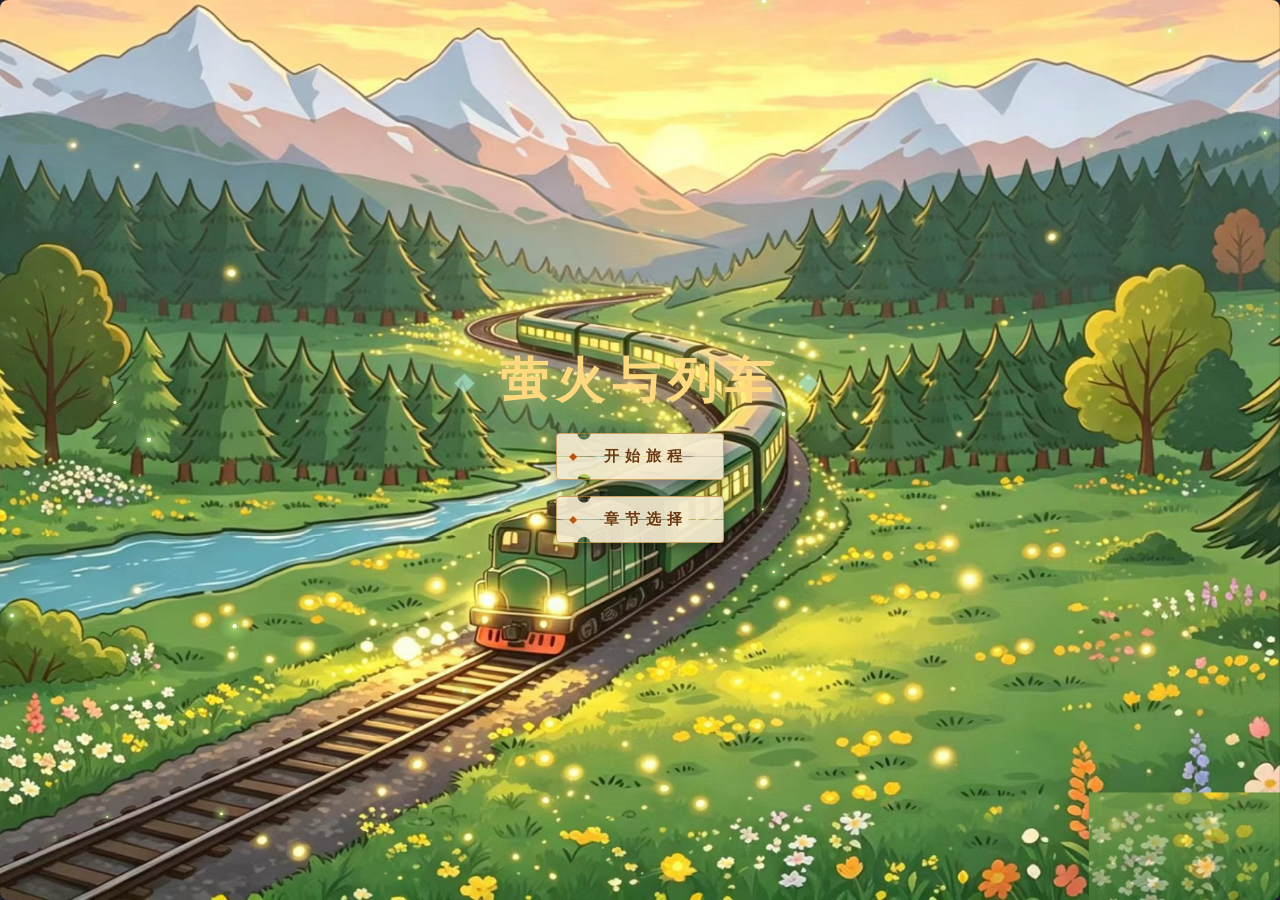
==== autoshot.html @ ba141423 "暖色水彩主菜单与选关页统一风格 + 工具脚本更新" ====
<!DOCTYPE html>
<html lang="zh-CN"><head><meta charset="UTF-8"><title>autoshot</title>
<link rel="stylesheet" href="css/style.css">
<style id="nofx-style"></style>
</head><body>
<div id="game-container">
    <canvas id="game-canvas"></canvas>
    <div id="transition-overlay"></div>
    <div id="ui-layer">
        <div id="menu-screen" class="screen active">
            <h1 class="game-title">萤火与列车</h1>
            <p class="subtitle">一段关于独自旅行与自我和解的折纸解谜之旅</p>
            <button id="btn-start" class="menu-btn">开始旅程</button>
            <button id="btn-chapters" class="menu-btn">章节选择</button>
        </div>
        <div id="story-screen" class="screen"><div class="story-box"><p id="story-text"></p><button id="btn-story-next" class="story-btn">继续</button></div></div>
        <div id="game-screen" class="screen">
            <div id="game-hud">
                <span id="hud-chapter"></span><span id="hud-folds"></span><span id="hud-level"></span>
                <div id="hud-buttons">
                    <button id="btn-mute" class="hud-btn">♪</button>
                    <button id="btn-undo" class="hud-btn">↩</button>
                    <button id="btn-reset" class="hud-btn">↺</button>
                    <button id="btn-hint" class="hud-btn">?</button>
                    <button id="btn-exit" class="hud-btn">✕</button>
                </div>
            </div>
            <div id="fold-indicator"></div>
            <div id="tutorial-overlay"><div class="tutorial-box"><div class="tutorial-header"><span id="tutorial-title">教程</span><span id="tutorial-progress">1 / 5</span></div><p id="tutorial-text"></p><div class="tutorial-buttons"><button id="btn-tutorial-skip" class="tutorial-btn-secondary">跳过</button><button id="btn-tutorial-next" class="tutorial-btn-primary">下一步</button></div></div></div>
            <div id="legend-panel">
                <div class="legend-item"><span class="legend-dot" style="background:#4caf50"></span>起点</div>
                <div class="legend-item"><span class="legend-dot" style="background:#ff7043"></span>终点</div>
                <div class="legend-item"><span class="legend-square" style="background:#2a4a6b"></span>路径</div>
                <div class="legend-item"><span class="legend-square" style="background:#0d1520"></span>墙</div>
                <div class="legend-item" id="legend-collect" style="display:none"><span class="legend-dot" style="background:#c8ff32"></span>萤火</div>
                <div class="legend-item" id="legend-teleport" style="display:none"><span class="legend-dot" style="background:#00bcd4"></span>传送门</div>
                <div class="legend-item" id="legend-fragile" style="display:none"><span class="legend-square" style="background:#3a6a9b"></span>脆弱</div>
                <div class="legend-item" id="legend-oneway" style="display:none"><span class="legend-square" style="background:#2a4a6b"></span>单向</div>
            </div>
        </div>
        <div id="chapter-screen" class="screen"><h2>章节选择</h2><div id="chapter-list"></div><button id="btn-back-menu" class="menu-btn">返回</button></div>
        <div id="complete-screen" class="screen"><div class="complete-box"><h2 id="complete-title"></h2><div id="complete-stars"></div><p id="complete-text"></p><button id="btn-next-level" class="menu-btn">下一关</button></div></div>
        <div id="confirm-overlay"><div class="confirm-box"><p id="confirm-text"></p><div class="confirm-buttons"><button id="btn-confirm-no" class="tutorial-btn-secondary">取消</button><button id="btn-confirm-yes" class="tutorial-btn-primary">退出</button></div></div></div>
    </div>
</div>
<script src="js/story.js"></script>
<script src="js/levels.js"></script>
<script src="js/tutorial.js"></script>
<script src="js/grid.js"></script>
<script src="js/fold.js"></script>
<script src="js/player.js"></script>
<script src="js/audio.js"></script>
<script src="js/particles.js"></script>
<script src="js/effects.js"></script>
<script src="js/ui.js"></script>
<script src="js/game.js"></script>
<script>
// 驱动参数:
//   ?screen=menu|chapter|story
//   ?level=C-L         (1-indexed, 自动跳过教程)
//   ?story=intro|before|after  (配合 level= 使用)
//   ?complete=C-L      (直接展示过关界面)
//   ?tut=1             (level= 时强制保留教程)
//   ?unlock=1          (章节列表里解锁所有关卡)
//   ?nofx=1            (禁用 CSS 动画/过渡，截图友好)
//   ?settle=ms         (执行后再等多少毫秒；默认 0；complete 默认 1500)
(function(){
    const q = new URLSearchParams(location.search);

    function unlockAll(){
        for (let c = 0; c < Levels.data.length; c++) {
            for (let l = 0; l < Levels.data[c].length; l++) {
                Levels.completed.add(c+'-'+l);
            }
        }
    }
    function silenceAudio(){
        try {
            ['playClick','playFold','playComplete','playStep','startBGM','stopBGM']
                .forEach(k => { if (Audio && Audio[k]) Audio[k] = ()=>{}; });
        } catch(e){}
    }
    function suppressTutorial(){
        if (window.Tutorial) Tutorial.shouldShow = ()=>false;
    }
    function applyNofx(){
        // 关掉所有 CSS 动画/过渡，让截图直接呈现"动画结束态"
        const s = document.getElementById('nofx-style');
        s.textContent = `
            *, *::before, *::after {
                animation-duration: 0s !important;
                animation-delay: 0s !important;
                animation-iteration-count: 1 !important;
                transition-duration: 0s !important;
                transition-delay: 0s !important;
            }
            #complete-stars .star { opacity: 1 !important; transform: none !important; }
            .screen { transition: none !important; }
        `;
    }

    function go(){
        silenceAudio();
        if (q.get('nofx') === '1') applyNofx();
        const screen = q.get('screen');
        const lvl = q.get('level');
        const story = q.get('story');
        const complete = q.get('complete');

        if (q.get('unlock') === '1') unlockAll();

        if (complete) {
            const [c,l] = complete.split('-').map(Number);
            Levels.currentChapter = c-1; Levels.currentLevel = l-1;
            suppressTutorial();
            Game.startLevel();
            setTimeout(() => Game.onLevelComplete(), 50);
            return;
        }
        if (lvl) {
            const [c,l] = lvl.split('-').map(Number);
            Levels.currentChapter = c-1; Levels.currentLevel = l-1;
            if (q.get('tut') !== '1') suppressTutorial();
            if (story) { Game.showStory(story); return; }
            Game.startLevel();
            return;
        }
        if (screen === 'chapter') {
            unlockAll();
            UI.showChapterSelect();
            return;
        }
        if (screen === 'story') {
            Game.showStory(q.get('story') || 'intro');
            return;
        }
        // 默认 menu，不动
    }

    // Game.init 在 window load 里跑，等它跑完
    window.addEventListener('load', () => setTimeout(go, 50));
})();
</script>
</body></html>
---- css/style.css ----
* {
    margin: 0;
    padding: 0;
    box-sizing: border-box;
}

body {
    background: #1a1a2e;
    font-family: 'Microsoft YaHei', sans-serif;
    overflow: hidden;
    display: flex;
    justify-content: center;
    align-items: center;
    min-height: 100vh;
}

#game-container {
    position: relative;
    width: 1400px;
    height: 900px;
    max-width: 100vw;
    max-height: 100vh;
    aspect-ratio: 14 / 9;
    background: #16213e;
    border-radius: 8px;
    overflow: hidden;
    box-shadow: 0 0 40px rgba(255, 183, 77, 0.1);
}

#game-container.shake {
    animation: shake 0.3s ease-out;
}

@keyframes shake {
    0%, 100% { transform: translateX(0); }
    20% { transform: translateX(-4px); }
    40% { transform: translateX(4px); }
    60% { transform: translateX(-2px); }
    80% { transform: translateX(2px); }
}

#game-canvas {
    position: absolute;
    top: 0;
    left: 0;
    width: 100%;
    height: 100%;
}

#ui-layer {
    position: absolute;
    top: 0;
    left: 0;
    width: 100%;
    height: 100%;
    pointer-events: none;
}

.screen {
    display: none;
    position: absolute;
    top: 0;
    left: 0;
    width: 100%;
    height: 100%;
    pointer-events: auto;
    opacity: 0;
    transform: scale(0.95);
    transition: opacity 0.4s cubic-bezier(0.4, 0, 0.2, 1),
                transform 0.4s cubic-bezier(0.4, 0, 0.2, 1);
}

.screen.active {
    display: flex;
    flex-direction: column;
    justify-content: center;
    align-items: center;
    opacity: 1;
    transform: scale(1);
}

#menu-screen {
    background: transparent;
}

.game-title {
    font-size: 48px;
    color: #ffb74d;
    text-shadow: 0 0 20px rgba(255, 183, 77, 0.6),
                 0 0 40px rgba(255, 183, 77, 0.3);
    margin-bottom: 12px;
    letter-spacing: 8px;
    animation: titleGlow 3s ease-in-out infinite;
}

.menu-logo {
    width: min(640px, 70vw);
    height: auto;
    margin: 0 auto 14px;
    display: block;
    filter: drop-shadow(0 8px 22px rgba(0, 0, 0, 0.45)) drop-shadow(0 0 18px rgba(255, 217, 125, 0.25));
    z-index: 1;
    position: relative;
    animation: menuLogoFloat 4.8s ease-in-out infinite;
}

@keyframes menuLogoFloat {
    0%, 100% { transform: translateY(0); }
    50%      { transform: translateY(-6px); }
}

.game-logo {
    width: 240px;
    height: 140px;
    margin-bottom: 8px;
    filter: drop-shadow(0 6px 18px rgba(168, 230, 207, 0.18));
    z-index: 1;
}

.game-logo .logo-firefly,
.game-logo .logo-firefly-halo {
    transform-origin: 48px 56px;
    animation: logoFireflyPulse 2.6s ease-in-out infinite;
}

.game-logo .logo-firefly-halo {
    animation-duration: 3.2s;
}

.game-logo .logo-sparks circle {
    animation: logoSparkTwinkle 2.4s ease-in-out infinite;
}
.game-logo .logo-sparks circle:nth-child(2) { animation-delay: 0.6s; }
.game-logo .logo-sparks circle:nth-child(3) { animation-delay: 1.2s; }
.game-logo .logo-sparks circle:nth-child(4) { animation-delay: 1.8s; }

@keyframes logoFireflyPulse {
    0%, 100% { opacity: 0.55; transform: scale(0.92); }
    50%      { opacity: 1;    transform: scale(1.08); }
}

@keyframes logoSparkTwinkle {
    0%, 100% { opacity: 0.2; }
    50%      { opacity: 1; }
}

@keyframes titleGlow {
    0%, 100% {
        text-shadow: 0 0 20px rgba(255, 183, 77, 0.6),
                     0 0 40px rgba(255, 183, 77, 0.3);
    }
    50% {
        text-shadow: 0 0 30px rgba(255, 183, 77, 0.8),
                     0 0 60px rgba(255, 183, 77, 0.4),
                     0 0 80px rgba(255, 183, 77, 0.2);
    }
}

.subtitle {
    color: #8899aa;
    font-size: 14px;
    margin-bottom: 40px;
}

.menu-btn {
    background: transparent;
    border: 1px solid #ffb74d;
    color: #ffb74d;
    padding: 12px 40px;
    font-size: 16px;
    cursor: pointer;
    margin: 8px;
    border-radius: 4px;
    transition: all 0.3s cubic-bezier(0.4, 0, 0.2, 1);
    font-family: inherit;
    position: relative;
    overflow: hidden;
}

.menu-btn::before {
    content: '';
    position: absolute;
    top: 50%;
    left: 50%;
    width: 0;
    height: 0;
    border-radius: 50%;
    background: rgba(255, 183, 77, 0.3);
    transform: translate(-50%, -50%);
    transition: width 0.6s, height 0.6s;
}

.menu-btn:hover::before {
    width: 300px;
    height: 300px;
}

.menu-btn:hover {
    background: #ffb74d;
    color: #1a1a2e;
    transform: translateY(-2px);
    box-shadow: 0 4px 12px rgba(255, 183, 77, 0.4);
}

.menu-btn:active {
    transform: translateY(0);
    box-shadow: 0 2px 6px rgba(255, 183, 77, 0.3);
}

/* Story screen */
#story-screen {
    background: rgba(10, 10, 30, 0.85);
}

.story-box {
    max-width: 600px;
    padding: 40px;
    text-align: center;
}

#story-text {
    color: #e0e0e0;
    font-size: 16px;
    line-height: 2;
    margin-bottom: 30px;
}

.story-btn {
    background: transparent;
    border: 1px solid #80cbc4;
    color: #80cbc4;
    padding: 10px 30px;
    font-size: 14px;
    cursor: pointer;
    border-radius: 4px;
    transition: all 0.3s;
    font-family: inherit;
}

.story-btn:hover {
    background: #80cbc4;
    color: #1a1a2e;
}

/* Game HUD */
#game-screen {
    pointer-events: none;
}

#game-screen.active {
    display: block;
}

#game-hud {
    display: flex;
    justify-content: space-between;
    align-items: center;
    padding: 12px 20px;
    pointer-events: auto;
}

#hud-chapter, #hud-level {
    color: #8899aa;
    font-size: 13px;
}

#hud-folds {
    color: #ffb74d;
    font-size: 13px;
}

#complete-stars {
    font-size: 32px;
    margin-bottom: 12px;
    letter-spacing: 6px;
}

#complete-stars .star {
    display: inline-block;
    opacity: 0;
    transform: scale(0);
    animation: starPop 0.4s ease forwards;
}

#complete-stars .star:nth-child(1) { animation-delay: 0.2s; }
#complete-stars .star:nth-child(2) { animation-delay: 0.5s; }
#complete-stars .star:nth-child(3) { animation-delay: 0.8s; }

@keyframes starPop {
    0% { opacity: 0; transform: scale(0) rotate(-30deg); }
    60% { opacity: 1; transform: scale(1.3) rotate(5deg); }
    100% { opacity: 1; transform: scale(1) rotate(0deg); }
}

.hud-btn {
    background: rgba(255, 255, 255, 0.1);
    border: 1px solid rgba(255, 255, 255, 0.2);
    color: #ccc;
    width: 32px;
    height: 32px;
    font-size: 16px;
    cursor: pointer;
    border-radius: 4px;
    margin-left: 6px;
    transition: all 0.2s cubic-bezier(0.4, 0, 0.2, 1);
    position: relative;
}

.hud-btn:hover {
    background: rgba(255, 255, 255, 0.25);
    color: #fff;
    transform: scale(1.1);
    box-shadow: 0 2px 8px rgba(255, 255, 255, 0.2);
}

.hud-btn:active {
    transform: scale(0.95);
}

/* Fold indicator */
#fold-indicator {
    position: absolute;
    bottom: 20px;
    left: 50%;
    transform: translateX(-50%);
    color: #ffb74d;
    font-size: 13px;
    opacity: 0;
    transition: opacity 0.3s;
    pointer-events: none;
}

#fold-indicator.visible {
    opacity: 1;
}

/* Chapter select */
#chapter-screen {
    background: rgba(10, 10, 30, 0.97);
    flex-direction: column;
}

#chapter-screen h2 {
    color: #ffb74d;
    margin-bottom: 30px;
}

#chapter-list {
    display: flex;
    flex-direction: column;
    gap: 12px;
    max-width: 520px;
    width: 100%;
    margin-bottom: 30px;
    max-height: 400px;
    overflow-y: auto;
    padding: 0 20px;
}

.chapter-block {
    background: linear-gradient(135deg, rgba(255, 255, 255, 0.05) 0%, rgba(255, 255, 255, 0.02) 100%);
    border: 1px solid rgba(255, 183, 77, 0.3);
    border-radius: 12px;
    padding: 16px 18px;
    transition: all 0.3s cubic-bezier(0.4, 0, 0.2, 1);
    position: relative;
    overflow: hidden;
    flex-shrink: 0;
}

.chapter-block::before {
    content: '';
    position: absolute;
    top: 0;
    left: -100%;
    width: 100%;
    height: 100%;
    background: linear-gradient(90deg, transparent, rgba(255, 183, 77, 0.1), transparent);
    transition: left 0.6s;
}

.chapter-block:hover::before {
    left: 100%;
}

.chapter-block:hover {
    background: linear-gradient(135deg, rgba(255, 255, 255, 0.08) 0%, rgba(255, 255, 255, 0.04) 100%);
    border-color: rgba(255, 183, 77, 0.5);
    transform: translateX(4px);
    box-shadow: -4px 0 12px rgba(255, 183, 77, 0.2);
}

.chapter-block.locked {
    opacity: 0.35;
    transform: none;
}

.chapter-block.locked:hover {
    transform: none;
    box-shadow: none;
}

.chapter-header {
    display: flex;
    align-items: center;
    gap: 12px;
    margin-bottom: 10px;
}

.chapter-header .ch-num {
    color: #ffb74d;
    font-size: 15px;
    font-weight: bold;
}

.chapter-header .ch-name {
    color: #ccc;
    font-size: 13px;
}

.chapter-levels {
    display: flex;
    gap: 8px;
    flex-wrap: wrap;
}

.level-btn {
    width: 40px;
    height: 40px;
    border-radius: 6px;
    border: 1px solid rgba(255, 183, 77, 0.4);
    background: rgba(255, 183, 77, 0.05);
    color: #ffb74d;
    font-size: 14px;
    cursor: pointer;
    transition: all 0.25s cubic-bezier(0.4, 0, 0.2, 1);
    font-family: inherit;
    position: relative;
}

.level-btn::after {
    content: '';
    position: absolute;
    inset: -2px;
    border-radius: 8px;
    background: linear-gradient(45deg, transparent, rgba(255, 183, 77, 0.3), transparent);
    opacity: 0;
    transition: opacity 0.3s;
}

.level-btn:hover::after {
    opacity: 1;
}

.level-btn:hover {
    background: rgba(255, 183, 77, 0.2);
    border-color: rgba(255, 183, 77, 0.6);
    transform: scale(1.1) rotate(2deg);
    box-shadow: 0 4px 12px rgba(255, 183, 77, 0.3);
}

.level-btn:active {
    transform: scale(0.95);
}

.level-btn.completed {
    background: rgba(76, 175, 80, 0.15);
    border-color: rgba(76, 175, 80, 0.5);
    color: #81c784;
}

.level-btn.completed:hover {
    background: rgba(76, 175, 80, 0.25);
    border-color: rgba(76, 175, 80, 0.7);
    transform: scale(1.1);
}

.level-btn.locked {
    opacity: 0.3;
    cursor: not-allowed;
    border-color: rgba(255, 255, 255, 0.1);
    color: #666;
}

.level-btn.locked:hover {
    transform: none;
    box-shadow: none;
}

/* Complete screen */
#complete-screen {
    background: rgba(10, 10, 30, 0.9);
}

.complete-box {
    text-align: center;
    padding: 40px;
}

#complete-title {
    color: #80cbc4;
    font-size: 24px;
    margin-bottom: 16px;
}

#complete-text {
    color: #bbb;
    font-size: 14px;
    margin-bottom: 30px;
    line-height: 1.8;
}

/* Tutorial overlay */
#tutorial-overlay {
    display: none;
    position: absolute;
    top: 0;
    left: 0;
    width: 100%;
    height: 100%;
    background: rgba(0, 0, 0, 0.65);
    pointer-events: auto;
    z-index: 100;
    align-items: center;
    justify-content: center;
}

#tutorial-overlay.visible {
    display: flex;
}

.tutorial-box {
    max-width: 480px;
    background: linear-gradient(145deg, #1f2942 0%, #1a2238 100%);
    border: 1px solid rgba(255, 183, 77, 0.4);
    border-radius: 10px;
    padding: 24px 28px;
    box-shadow: 0 10px 40px rgba(0, 0, 0, 0.5);
}

.tutorial-header {
    display: flex;
    justify-content: space-between;
    align-items: center;
    margin-bottom: 16px;
    padding-bottom: 12px;
    border-bottom: 1px solid rgba(255, 183, 77, 0.2);
}

#tutorial-title {
    color: #ffb74d;
    font-size: 18px;
    font-weight: bold;
}

#tutorial-progress {
    color: #8899aa;
    font-size: 12px;
}

#tutorial-text {
    color: #e0e0e0;
    font-size: 14px;
    line-height: 1.9;
    margin-bottom: 20px;
    white-space: pre-line;
}

.tutorial-buttons {
    display: flex;
    justify-content: space-between;
    gap: 10px;
}

.tutorial-btn-primary, .tutorial-btn-secondary {
    padding: 8px 20px;
    font-size: 13px;
    cursor: pointer;
    border-radius: 4px;
    transition: all 0.2s;
    font-family: inherit;
}

.tutorial-btn-primary {
    background: #ffb74d;
    border: none;
    color: #1a1a2e;
    font-weight: bold;
}

.tutorial-btn-primary:hover {
    background: #ffc97c;
}

.tutorial-btn-secondary {
    background: transparent;
    border: 1px solid rgba(255, 255, 255, 0.2);
    color: #aaa;
}

.tutorial-btn-secondary:hover {
    color: #fff;
    border-color: rgba(255, 255, 255, 0.4);
}

/* Legend panel */
#legend-panel {
    position: absolute;
    bottom: 16px;
    left: 16px;
    background: rgba(0, 0, 0, 0.4);
    border-radius: 6px;
    padding: 8px 12px;
    pointer-events: none;
    display: flex;
    flex-direction: column;
    gap: 4px;
}

.legend-item {
    display: flex;
    align-items: center;
    color: #ccc;
    font-size: 11px;
    gap: 6px;
}

.legend-dot {
    width: 10px;
    height: 10px;
    border-radius: 50%;
    display: inline-block;
}

.legend-square {
    width: 10px;
    height: 10px;
    display: inline-block;
    border-radius: 2px;
}

/* Transition overlay */
#transition-overlay {
    position: absolute;
    top: 0;
    left: 0;
    width: 100%;
    height: 100%;
    background: #0a0a1e;
    pointer-events: none;
    opacity: 0;
    z-index: 50;
    transition: opacity 0.4s ease;
}

#transition-overlay.fade-in {
    opacity: 1;
}

/* Confirm dialog */
#confirm-overlay {
    display: none;
    position: absolute;
    top: 0;
    left: 0;
    width: 100%;
    height: 100%;
    background: rgba(0, 0, 0, 0.7);
    pointer-events: auto;
    z-index: 200;
    align-items: center;
    justify-content: center;
}

#confirm-overlay.visible {
    display: flex;
}

.confirm-box {
    background: linear-gradient(145deg, #1f2942 0%, #1a2238 100%);
    border: 1px solid rgba(255, 183, 77, 0.4);
    border-radius: 10px;
    padding: 28px 32px;
    box-shadow: 0 10px 40px rgba(0, 0, 0, 0.6);
    max-width: 360px;
    text-align: center;
}

#confirm-text {
    color: #e0e0e0;
    font-size: 15px;
    line-height: 1.7;
    margin-bottom: 24px;
}

.confirm-buttons {
    display: flex;
    justify-content: center;
    gap: 12px;
}

/* ============================================================
   夜行萤火 · 火车票样式 UI 改造 (任务 #3)
   ------------------------------------------------------------
   作用域：#chapter-screen 关卡选择 + #menu-screen 主菜单
   配色：夜行萤火（深蓝底 + 萤火冷绿光 + 暖黄点缀）
   实现：纯 CSS + SVG，撕裂边用 radial-gradient 抠半圆缺口
   ============================================================ */

#chapter-screen.train-mode {
    background:
        linear-gradient(180deg, rgba(255, 235, 200, 0.18) 0%, rgba(40, 28, 18, 0.45) 60%, rgba(20, 14, 10, 0.72) 100%),
        url('../assets/backgrounds/chapter_bg_station.jpg') center / cover no-repeat fixed;
    position: relative;
}

#chapter-screen.train-mode::before {
    content: '';
    position: absolute;
    inset: 0;
    background: radial-gradient(ellipse at 50% 35%, transparent 0%, rgba(20, 14, 10, 0.35) 80%);
    pointer-events: none;
    z-index: 0;
}

#chapter-screen.train-mode > * { position: relative; z-index: 1; }

#chapter-screen.train-mode h2 {
    color: #ffd97d;
    font-size: 22px;
    letter-spacing: 4px;
    margin-bottom: 8px;
    text-shadow:
        0 2px 6px rgba(0, 0, 0, 0.6),
        0 0 18px rgba(255, 217, 125, 0.4);
}

.train-mode .platform-subtitle {
    color: #f4ead0;
    font-size: 12px;
    letter-spacing: 6px;
    margin-bottom: 26px;
    font-family: 'Consolas', 'Courier New', monospace;
    text-shadow: 0 1px 4px rgba(0, 0, 0, 0.5);
}

#chapter-screen.train-mode #chapter-list {
    display: flex;
    flex-direction: column;
    gap: 22px;
    max-width: 760px;
    width: 100%;
    margin-bottom: 18px;
    max-height: 700px;
    overflow-y: auto;
    padding: 8px 24px;
    scrollbar-width: thin;
    scrollbar-color: rgba(255, 217, 125, 0.35) transparent;
}

#chapter-screen.train-mode #chapter-list::-webkit-scrollbar { width: 6px; }
#chapter-screen.train-mode #chapter-list::-webkit-scrollbar-thumb {
    background: rgba(255, 217, 125, 0.35);
    border-radius: 3px;
}

/* ---- 站台牌（章节段头） ---- */

.train-mode .platform-sign {
    position: relative;
    padding: 4px 0 14px;
}

.train-mode .platform-name {
    display: flex;
    align-items: baseline;
    gap: 14px;
    color: #ffd97d;
    font-size: 15px;
    letter-spacing: 3px;
    padding: 8px 0 6px;
    font-weight: 500;
    text-shadow: 0 2px 6px rgba(0, 0, 0, 0.55);
}

.train-mode .platform-name .ch-num {
    color: #ffd97d;
    font-family: 'Consolas', 'Courier New', monospace;
    font-size: 13px;
    letter-spacing: 2px;
    border: 1px solid rgba(255, 217, 125, 0.7);
    padding: 2px 8px;
    border-radius: 2px;
    background: rgba(60, 38, 18, 0.45);
}

.train-mode .platform-name .ch-name {
    flex: 1;
}

.train-mode .platform-name .ch-meta {
    color: #f4ead0;
    font-size: 11px;
    font-family: 'Consolas', monospace;
    letter-spacing: 1px;
    opacity: 0.85;
}

.train-mode .platform-sign.locked .platform-name {
    color: #b8a890;
    text-shadow: 0 1px 4px rgba(0, 0, 0, 0.5);
}
.train-mode .platform-sign.locked .ch-num {
    border-color: rgba(184, 168, 144, 0.4);
    color: #b8a890;
    background: rgba(40, 28, 18, 0.35);
}

/* ---- 关卡车票 ---- */

.train-mode .ticket-row {
    display: flex;
    gap: 14px;
    flex-wrap: wrap;
    margin-top: 12px;
}

.train-mode .train-ticket {
    --stub-w: 62px;
    --tk-bg: #f4ead0;
    --tk-bg-2: #e8d8a8;
    --tk-edge: #c8a868;
    --notch: 7px;
    position: relative;
    flex: 1 1 220px;
    max-width: 240px;
    min-height: 118px;
    display: flex;
    cursor: pointer;
    border: none;
    padding: 0;
    background:
        radial-gradient(circle at var(--stub-w) 0,    transparent var(--notch), var(--tk-bg) calc(var(--notch) + 1px)) top    left / 100% 50% no-repeat,
        radial-gradient(circle at var(--stub-w) 100%, transparent var(--notch), var(--tk-bg) calc(var(--notch) + 1px)) bottom left / 100% 50% no-repeat;
    border-radius: 6px;
    color: inherit;
    font-family: inherit;
    text-align: left;
    transition: transform 0.25s cubic-bezier(0.4, 0, 0.2, 1),
                box-shadow 0.25s ease,
                filter 0.25s ease;
    box-shadow:
        0 6px 18px rgba(0, 0, 0, 0.45),
        0 2px 4px rgba(0, 0, 0, 0.3),
        inset 0 0 0 1px var(--tk-edge);
}

/* 票面织纹 */
.train-mode .train-ticket::before {
    content: '';
    position: absolute;
    inset: 0;
    border-radius: 6px;
    background:
        repeating-linear-gradient(45deg, rgba(120, 80, 30, 0.04) 0 2px, transparent 2px 4px),
        radial-gradient(ellipse at 30% 40%, rgba(255, 230, 170, 0.5), transparent 70%),
        radial-gradient(ellipse at 80% 70%, rgba(200, 150, 80, 0.08), transparent 60%);
    pointer-events: none;
}

/* 撕裂虚线 */
.train-mode .train-ticket::after {
    content: '';
    position: absolute;
    left: var(--stub-w);
    top: var(--notch);
    bottom: var(--notch);
    width: 1px;
    border-left: 1px dashed rgba(120, 80, 30, 0.55);
    pointer-events: none;
}

/* 左联（票根） */
.train-mode .ticket-stub .train-no {
    font-family: 'Consolas', 'Courier New', monospace;
    font-size: 19px;
    font-weight: 700;
    color: #b8541a;
    letter-spacing: 1px;
    line-height: 1;
    text-shadow: 0 0 4px rgba(255, 220, 160, 0.6);
}

.train-mode .ticket-stub .train-class {
    font-family: 'Consolas', monospace;
    font-size: 9px;
    color: #8a6633;
    letter-spacing: 1.5px;
    margin-top: 2px;
}

.train-mode .ticket-stub .stub-bottom {
    font-size: 9px;
    color: #8a6633;
    font-family: 'Consolas', monospace;
    letter-spacing: 0.5px;
    line-height: 1.3;
}

.train-mode .ticket-stub .stub-bottom .par {
    color: #2d6e3a;
}

/* 右联（主信息） */
.train-mode .ticket-main .route {
    display: flex;
    align-items: center;
    gap: 6px;
    color: #3d2817;
    font-size: 13px;
    font-weight: 600;
    margin-bottom: 4px;
    letter-spacing: 1px;
}

.train-mode .ticket-main .route .arrow {
    color: #b8541a;
    font-size: 11px;
}

.train-mode .ticket-main .ticket-snippet {
    color: #6b4a1f;
    font-size: 10px;
    line-height: 1.45;
    overflow: hidden;
    display: -webkit-box;
    -webkit-line-clamp: 2;
    -webkit-box-orient: vertical;
    margin-bottom: 4px;
    opacity: 0.85;
}

.train-mode .ticket-main .stars {
    display: flex;
    gap: 2px;
    font-size: 11px;
    color: #d99427;
    text-shadow: 0 0 4px rgba(255, 217, 125, 0.4);
    letter-spacing: 1px;
}
.train-mode .ticket-main .stars .empty { color: #c8b888; text-shadow: none; }

/* 右下条码 */
.train-mode .ticket-main .barcode {
    position: absolute;
    right: 10px;
    bottom: 8px;
    height: 14px;
    width: 46px;
    background: repeating-linear-gradient(
        90deg,
        rgba(60, 36, 16, 0.7) 0 1px,
        transparent 1px 2px,
        rgba(60, 36, 16, 0.7) 2px 4px,
        transparent 4px 5px,
        rgba(60, 36, 16, 0.7) 5px 6px,
        transparent 6px 8px
    );
    opacity: 0.65;
}

/* 状态印章 */
.train-mode .ticket-stamp {
    position: absolute;
    right: 10px;
    top: 8px;
    font-size: 9px;
    font-family: 'Consolas', monospace;
    letter-spacing: 1px;
    padding: 2px 6px;
    border: 1px solid;
    border-radius: 2px;
    line-height: 1;
    z-index: 2;
}
.train-mode .ticket-stamp.unlocked {
    color: #2d6e3a;
    border-color: rgba(45, 110, 58, 0.65);
    background: rgba(180, 220, 140, 0.25);
    animation: stamp-glow 2s ease-in-out infinite;
}
.train-mode .ticket-stamp.completed {
    color: #b8331a;
    border-color: rgba(184, 51, 26, 0.75);
    background: rgba(220, 130, 80, 0.18);
    transform: rotate(-6deg);
    box-shadow: 0 0 0 1px rgba(184, 51, 26, 0.3);
}
.train-mode .ticket-stamp.locked {
    color: #8a7560;
    border-color: rgba(138, 117, 96, 0.5);
    background: rgba(60, 40, 20, 0.15);
}

@keyframes stamp-glow {
    0%, 100% { box-shadow: 0 0 0 0 rgba(45, 110, 58, 0); }
    50%      { box-shadow: 0 0 8px 1px rgba(45, 110, 58, 0.45); }
}

/* 萤火粒子 */
.train-mode .train-ticket .firefly {
    position: absolute;
    width: 2px;
    height: 2px;
    border-radius: 50%;
    background: #fff4c8;
    box-shadow: 0 0 6px 1px rgba(255, 217, 125, 0.85);
    pointer-events: none;
    animation: firefly-drift 4s ease-in-out infinite;
    opacity: 0;
}

@keyframes firefly-drift {
    0%, 100% { transform: translate(0, 0); opacity: 0; }
    25%      { opacity: 0.95; }
    50%      { transform: translate(8px, -10px); opacity: 0.75; }
    75%      { opacity: 0.4; }
}

/* hover */
.train-mode .train-ticket:hover {
    transform: translateY(-3px) rotate(-0.4deg);
    filter: brightness(1.06);
    box-shadow:
        0 10px 26px rgba(0, 0, 0, 0.5),
        0 0 16px rgba(255, 217, 125, 0.35),
        inset 0 0 0 1px #d9b878;
}
.train-mode .train-ticket:hover .firefly { animation-play-state: running; }

.train-mode .train-ticket:active {
    transform: translateY(0) scale(0.98);
}

/* 已通关 */
.train-mode .train-ticket.completed {
    --tk-bg: #ead8a8;
    filter: saturate(0.92);
}

/* 锁定 */
.train-mode .train-ticket.locked {
    --tk-bg: #b8a888;
    cursor: not-allowed;
    filter: grayscale(0.5) brightness(0.7);
    opacity: 0.7;
}
.train-mode .train-ticket.locked:hover {
    transform: none;
    filter: grayscale(0.5) brightness(0.7);
    box-shadow:
        0 4px 14px rgba(0, 0, 0, 0.4),
        inset 0 0 0 1px var(--tk-edge);
}

/* 撕票动画：点击进入关卡时 */
.train-mode .train-ticket.tearing {
    animation: tear-off 0.55s cubic-bezier(0.6, 0.05, 0.9, 0.5) forwards;
    pointer-events: none;
}

@keyframes tear-off {
    0% {
        transform: translateY(-3px) rotate(-0.4deg);
        opacity: 1;
    }
    35% {
        transform: translateX(8px) translateY(-6px) rotate(-3deg) scale(1.01);
        clip-path: polygon(0 0, 100% 0, 100% 100%, 0 100%);
    }
    100% {
        transform: translateX(80px) translateY(-180px) rotate(18deg) scale(0.6);
        opacity: 0;
        filter: blur(2px);
    }
}

/* 章节锁定时不显示 ticket-row（保留站台牌灰显） */
.train-mode .platform-sign.locked + .ticket-row { display: none; }

/* 首次进选关屏：第一张可玩票引导脉冲 + ↓ 提示 */
.train-mode .train-ticket.first-time-hint {
    animation: ticket-first-hint 1.4s ease-in-out 3;
    z-index: 2;
}
.train-mode .train-ticket .hint-label {
    position: absolute;
    left: 50%;
    bottom: calc(100% + 8px);
    transform: translateX(-50%);
    color: #ffd97d;
    font-size: 12px;
    letter-spacing: 3px;
    text-shadow: 0 2px 6px rgba(0, 0, 0, 0.7), 0 0 8px rgba(255, 217, 125, 0.6);
    white-space: nowrap;
    animation: hint-bob 1.4s ease-in-out 3;
    pointer-events: none;
    z-index: 3;
}
@keyframes ticket-first-hint {
    0%, 100% {
        box-shadow:
            0 6px 18px rgba(0, 0, 0, 0.45),
            inset 0 0 0 1px #c8a868;
    }
    50% {
        box-shadow:
            0 8px 24px rgba(255, 217, 125, 0.55),
            0 0 0 2px rgba(255, 217, 125, 0.8),
            inset 0 0 0 1px #ffd97d;
        transform: translateY(-3px);
    }
}
@keyframes hint-bob {
    0%, 100% { transform: translateX(-50%) translateY(0); opacity: 0.9; }
    50%      { transform: translateX(-50%) translateY(-4px); opacity: 1; }
}

/* ---- 主菜单 · 站台牌风格 ---- */

#menu-screen.train-mode {
    background: #0a1628;
    overflow: hidden;
}

/* 菜单背景图 */
#menu-screen.train-mode::before {
    content: '';
    position: absolute;
    inset: 0;
    background: url('../assets/backgrounds/menu_bg_landscape.jpg') center / cover no-repeat;
    opacity: 1;
    pointer-events: none;
    z-index: 0;
    transform-origin: 33% 38%;
    transition: none;
    will-change: transform, opacity;
}

/* 火车精灵：运行时由 ui.js 用 Canvas 抠掉洋红背景后注入（新图已自带火车，禁用此层） */
#menu-screen.train-mode > .menu-train {
    display: none;
}

/* 车头灯呼吸（新图自带车头灯，禁用此层） */
#menu-screen.train-mode > .menu-headlight {
    display: none;
}

/* 烟囱白烟（新图自带氛围，禁用此层） */
#menu-screen.train-mode > .menu-smoke {
    display: none;
}
#menu-screen.train-mode > .menu-smoke span {
    position: absolute;
    left: 50%;
    bottom: 0;
    width: 18px;
    height: 18px;
    margin-left: -9px;
    border-radius: 50%;
    background: radial-gradient(circle at center,
        rgba(220, 220, 235, 0.55) 0%,
        rgba(180, 190, 210, 0.25) 50%,
        rgba(180, 190, 210, 0) 80%);
    filter: blur(4px);
    opacity: 0;
    animation: smoke-rise 4.8s linear infinite;
}
#menu-screen.train-mode > .menu-smoke span:nth-child(2) { animation-delay: 1.6s; }
#menu-screen.train-mode > .menu-smoke span:nth-child(3) { animation-delay: 3.2s; }
@keyframes smoke-rise {
    0%   { transform: translateY(0)    scale(0.6); opacity: 0; }
    20%  { opacity: 0.55; }
    70%  { opacity: 0.25; }
    100% { transform: translateY(-130px) scale(2.4); opacity: 0; }
}

/* 高空云层（去雾改造，禁用此层） */
#menu-screen.train-mode > .menu-clouds {
    display: none;
}

/* 顶层暗化渐变（去雾改造，禁用此层） */
#menu-screen.train-mode::after {
    content: none;
}

/* 萤火粒子 Canvas */
#menu-screen.train-mode > canvas.fireflies-canvas {
    position: absolute;
    inset: 0;
    pointer-events: none;
    z-index: 0;
}

/* 启程白光层 */
#menu-screen.train-mode > .launch-flash {
    position: absolute;
    inset: 0;
    background: radial-gradient(ellipse at 33% 38%,
        rgba(255, 250, 220, 1) 0%,
        rgba(255, 240, 200, 0.9) 25%,
        rgba(255, 230, 180, 0.6) 55%,
        rgba(255, 250, 220, 0) 90%);
    opacity: 0;
    pointer-events: none;
    z-index: 2;
    will-change: opacity, transform;
}

/* 点击「开始旅程」后的电影化运镜 */
#menu-screen.train-mode.launching::before {
    animation: bg-rush-in 1.6s cubic-bezier(0.55, 0, 0.85, 0.4) forwards;
}
#menu-screen.train-mode.launching > .menu-train {
    animation: train-rush-in 1.6s cubic-bezier(0.5, 0, 0.85, 0.55) forwards;
}
#menu-screen.train-mode.launching > .menu-headlight {
    animation: headlight-rush 1.6s cubic-bezier(0.5, 0, 0.85, 0.55) forwards;
}
#menu-screen.train-mode.launching > .menu-smoke,
#menu-screen.train-mode.launching > .menu-clouds {
    animation: ui-fade-out 0.5s ease forwards;
}
#menu-screen.train-mode.launching .game-title,
#menu-screen.train-mode.launching .subtitle,
#menu-screen.train-mode.launching .menu-btn {
    animation: ui-fade-out 0.6s ease forwards;
}
#menu-screen.train-mode.launching > .launch-flash {
    animation: flash-in 1.6s cubic-bezier(0.4, 0, 0.6, 1) forwards;
}

@keyframes bg-rush-in {
    0%   { transform: scale(1.015);  filter: brightness(0.85) saturate(1.05) blur(0); }
    35%  { transform: scale(1.18);   filter: brightness(0.95) saturate(1.1)  blur(0.5px); }
    70%  { transform: scale(1.5);    filter: brightness(1.15) saturate(1.15) blur(2px); }
    100% { transform: scale(2.1);    filter: brightness(1.6) saturate(1.05) blur(6px); opacity: 0.5; }
}
@keyframes train-rush-in {
    0%   { transform: scale(1)   translate(0, 0)        rotate(0);     filter: drop-shadow(0 6px 14px rgba(0,0,0,0.45)); }
    25%  { transform: scale(1.45) translate(-30px, 24px) rotate(-1deg); filter: drop-shadow(0 8px 18px rgba(0,0,0,0.5)) brightness(1.1); }
    55%  { transform: scale(2.6) translate(-90px, 90px)  rotate(-2deg); filter: drop-shadow(0 12px 26px rgba(0,0,0,0.55)) brightness(1.35) blur(0.8px); }
    80%  { transform: scale(4.5) translate(-200px, 200px) rotate(-3deg); filter: brightness(1.7) blur(2.5px); opacity: 0.85; }
    100% { transform: scale(7.5) translate(-360px, 360px) rotate(-4deg); filter: brightness(2.4) blur(8px); opacity: 0.2; }
}
@keyframes headlight-rush {
    0%   { transform: scale(1);   opacity: 0.8; }
    35%  { transform: scale(1.6); opacity: 1; }
    70%  { transform: scale(3.4); opacity: 0.9; }
    100% { transform: scale(7);   opacity: 0; }
}
@keyframes flash-in {
    0%   { opacity: 0; transform: scale(0.4); }
    35%  { opacity: 0.15; transform: scale(0.8); }
    70%  { opacity: 0.85; transform: scale(1.6); }
    100% { opacity: 1;    transform: scale(2.4); }
}
@keyframes ui-fade-out {
    0%   { opacity: 1; transform: translateY(0); }
    100% { opacity: 0; transform: translateY(-12px); }
}

/* 内容提到背景之上 */
#menu-screen.train-mode .menu-logo,
#menu-screen.train-mode .game-title,
#menu-screen.train-mode .subtitle,
#menu-screen.train-mode .menu-btn {
    position: relative;
    z-index: 1;
}

#menu-screen.train-mode .game-title {
    color: #ffd97d;
    text-shadow:
        0 0 22px rgba(255, 217, 125, 0.55),
        0 0 44px rgba(255, 217, 125, 0.25);
}

#menu-screen.train-mode .game-title::before,
#menu-screen.train-mode .game-title::after {
    content: '◆';
    color: #a8e6cf;
    font-size: 20px;
    margin: 0 18px;
    vertical-align: middle;
    opacity: 0.7;
    text-shadow: 0 0 10px rgba(168, 230, 207, 0.5);
}

#menu-screen.train-mode .subtitle {
    display: none;
}

#menu-screen.train-mode .menu-logo {
    margin-top: -260px;
    margin-bottom: 24px;
}

/* 把菜单按钮改成"奶油纸票"形 */
#menu-screen.train-mode .menu-btn {
    --stub-w: 28px;
    --tk-bg: rgba(244, 234, 208, 0.92);
    --tk-edge: rgba(184, 128, 40, 0.65);
    --notch: 6px;
    position: relative;
    background:
        radial-gradient(circle at var(--stub-w) 0,    transparent var(--notch), var(--tk-bg) calc(var(--notch) + 1px)) top    left / 100% 50% no-repeat,
        radial-gradient(circle at var(--stub-w) 100%, transparent var(--notch), var(--tk-bg) calc(var(--notch) + 1px)) bottom left / 100% 50% no-repeat;
    color: #6b3a14;
    border: none;
    box-shadow:
        0 4px 14px rgba(0, 0, 0, 0.35),
        inset 0 0 0 1px var(--tk-edge);
    padding: 14px 36px 14px 48px;
    font-size: 15px;
    font-weight: 600;
    letter-spacing: 6px;
    font-family: inherit;
    overflow: visible;
    text-shadow: 0 1px 2px rgba(255, 240, 200, 0.6);
    transition: all 0.25s cubic-bezier(0.4, 0, 0.2, 1);
}

#menu-screen.train-mode .menu-btn::before {
    content: '';
    position: absolute;
    left: var(--stub-w);
    top: var(--notch);
    bottom: var(--notch);
    width: 0;
    border-left: 1px dashed rgba(120, 80, 30, 0.55);
    background: none;
    border-radius: 0;
    transform: none;
    transition: none;
}
#menu-screen.train-mode .menu-btn:hover::before { width: 0; height: auto; }

#menu-screen.train-mode .menu-btn::after {
    content: '◆';
    position: absolute;
    left: 13px;
    top: 50%;
    transform: translateY(-50%);
    color: #b8541a;
    font-size: 8px;
    text-shadow: 0 0 4px rgba(255, 217, 125, 0.7);
}

#menu-screen.train-mode .menu-btn:hover {
    --tk-bg: rgba(255, 245, 215, 0.98);
    color: #4a2810;
    transform: translateY(-2px) rotate(-0.3deg);
    box-shadow:
        inset 0 0 0 1px rgba(184, 128, 40, 0.85),
        0 8px 22px rgba(0, 0, 0, 0.45),
        0 0 18px rgba(255, 217, 125, 0.35);
}

#menu-screen.train-mode .menu-btn:active {
    transform: translateY(0) scale(0.98);
}

/* 返回按钮在 train-mode 下保持简洁 */
#chapter-screen.train-mode #btn-back-menu {
    margin-top: 4px;
    color: #f4ead0;
    border: 1px solid rgba(244, 234, 208, 0.45);
    background: rgba(40, 28, 18, 0.45);
    font-size: 12px;
    letter-spacing: 4px;
    padding: 8px 28px;
    text-shadow: 0 1px 3px rgba(0, 0, 0, 0.6);
}
#chapter-screen.train-mode #btn-back-menu:hover {
    color: #ffd97d;
    border-color: rgba(255, 217, 125, 0.7);
    background: rgba(60, 40, 18, 0.7);
    transform: translateY(-1px);
}
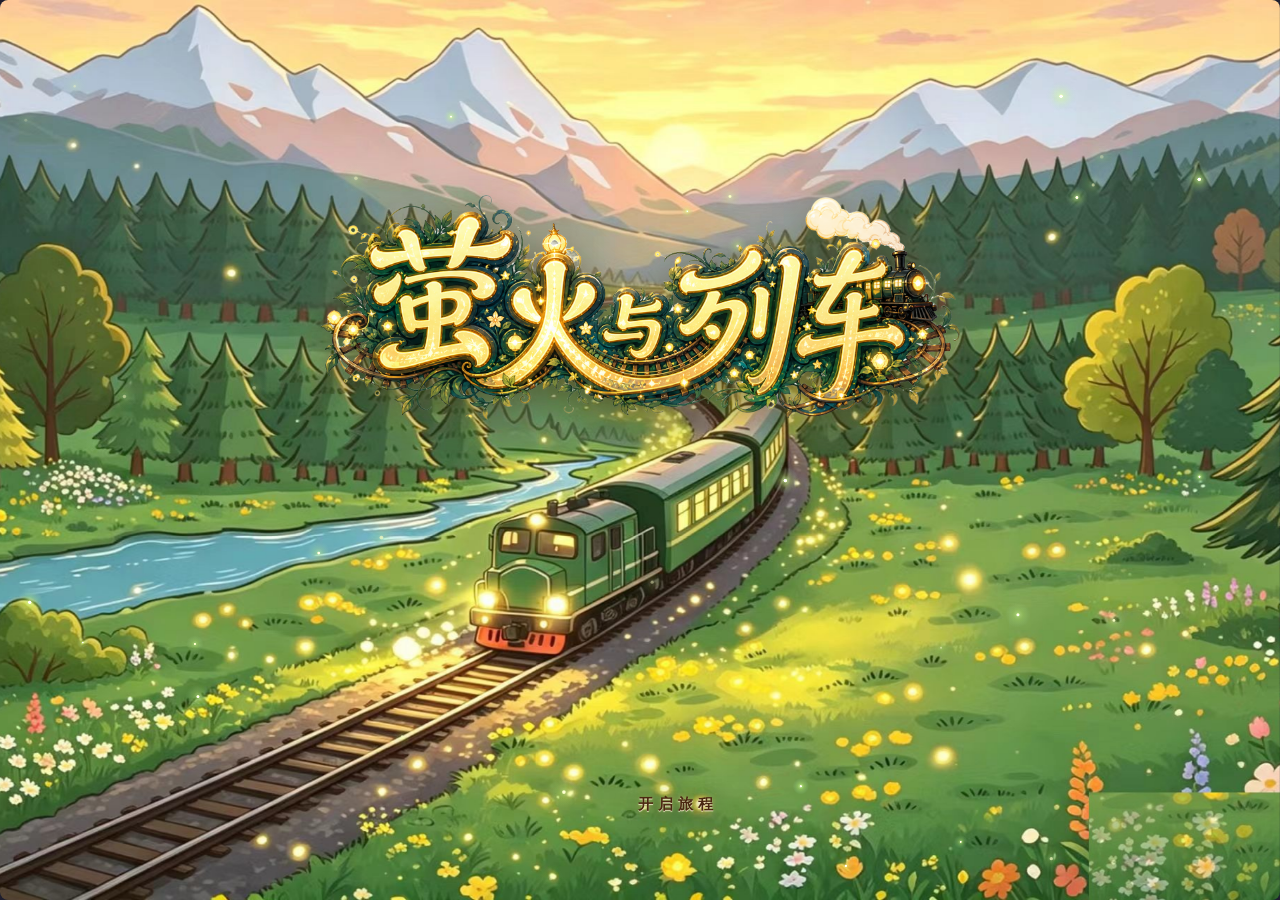
==== commit 178fc3ee: "feat: chapter backgrounds and hover" ====
--- a/autoshot.html
+++ b/autoshot.html
@@ -8,10 +8,10 @@
     <div id="transition-overlay"></div>
     <div id="ui-layer">
         <div id="menu-screen" class="screen active">
-            <h1 class="game-title">萤火与列车</h1>
+            <img class="menu-logo" src="assets/decor/menu_logo.png" alt="萤火与列车">
+            <h1 class="game-title" hidden>萤火与列车</h1>
             <p class="subtitle">一段关于独自旅行与自我和解的折纸解谜之旅</p>
-            <button id="btn-start" class="menu-btn">开始旅程</button>
-            <button id="btn-chapters" class="menu-btn">章节选择</button>
+            <button id="btn-start" class="menu-btn">开启旅程</button>
         </div>
         <div id="story-screen" class="screen"><div class="story-box"><p id="story-text"></p><button id="btn-story-next" class="story-btn">继续</button></div></div>
         <div id="game-screen" class="screen">
@@ -62,6 +62,7 @@
 //   ?complete=C-L      (直接展示过关界面)
 //   ?tut=1             (level= 时强制保留教程)
 //   ?unlock=1          (章节列表里解锁所有关卡)
+//   ?stars=1-1=3,1-2=2 (注入星数到 Levels.stars，逗号分隔)
 //   ?nofx=1            (禁用 CSS 动画/过渡，截图友好)
 //   ?settle=ms         (执行后再等多少毫秒；默认 0；complete 默认 1500)
 (function(){
@@ -98,16 +99,46 @@
             .screen { transition: none !important; }
         `;
     }
+    function applyFullScroll(){
+        const s = document.createElement('style');
+        s.textContent = `
+            #game-container {
+                width: 100% !important; height: auto !important;
+                max-width: none !important; max-height: none !important;
+                aspect-ratio: auto !important; overflow: visible !important;
+            }
+            #ui-layer { position: relative !important; height: auto !important; }
+            .screen { position: relative !important; height: auto !important; }
+            #chapter-screen.train-mode #chapter-list {
+                max-height: none !important;
+                overflow: visible !important;
+            }
+        `;
+        document.head.appendChild(s);
+    }
 
     function go(){
         silenceAudio();
         if (q.get('nofx') === '1') applyNofx();
+        if (q.get('fullscroll') === '1') applyFullScroll();
         const screen = q.get('screen');
         const lvl = q.get('level');
         const story = q.get('story');
         const complete = q.get('complete');
 
         if (q.get('unlock') === '1') unlockAll();
+
+        const starsParam = q.get('stars');
+        if (starsParam) {
+            starsParam.split(',').forEach(pair => {
+                const m = pair.trim().match(/^(\d+)-(\d+)=(\d)$/);
+                if (m) {
+                    const c = +m[1] - 1, l = +m[2] - 1, n = +m[3];
+                    Levels.stars[`${c}-${l}`] = n;
+                    if (n > 0) Levels.completed.add(`${c}-${l}`);
+                }
+            });
+        }
 
         if (complete) {
             const [c,l] = complete.split('-').map(Number);
--- a/css/style.css
+++ b/css/style.css
@@ -720,10 +720,25 @@
     inset: 0;
     background: radial-gradient(ellipse at 50% 35%, transparent 0%, rgba(20, 14, 10, 0.35) 80%);
     pointer-events: none;
+    z-index: 1;
+}
+
+/* 章节悬停时切换的背景层（覆盖在站台总览之上） */
+#chapter-screen.train-mode .chapter-bg-layer {
+    position: absolute;
+    inset: 0;
+    background-size: cover;
+    background-position: center;
+    background-repeat: no-repeat;
+    opacity: 0;
+    pointer-events: none;
     z-index: 0;
-}
-
-#chapter-screen.train-mode > * { position: relative; z-index: 1; }
+    transition: opacity 0.5s ease;
+}
+#chapter-screen.train-mode .chapter-bg-layer.active { opacity: 1; }
+
+#chapter-screen.train-mode > * { position: relative; z-index: 2; }
+#chapter-screen.train-mode > .chapter-bg-layer { z-index: 0; }
 
 #chapter-screen.train-mode h2 {
     color: #ffd97d;
@@ -771,6 +786,26 @@
     padding: 4px 0 14px;
 }
 
+/* 章节风景剪影带（站台外景） */
+.train-mode .platform-sign .platform-scene {
+    display: block;
+    width: 100%;
+    height: 64px;
+    border-radius: 4px;
+    border: 1px solid rgba(255, 217, 125, 0.35);
+    box-shadow:
+        0 4px 14px rgba(0, 0, 0, 0.5),
+        inset 0 0 0 1px rgba(40, 24, 12, 0.6);
+    margin-bottom: 6px;
+    opacity: 0.92;
+    filter: saturate(1.05) contrast(1.05);
+    transition: opacity 0.35s ease, filter 0.35s ease;
+}
+.train-mode .platform-sign.locked .platform-scene {
+    opacity: 0.35;
+    filter: saturate(0.2) brightness(0.55) contrast(0.9);
+}
+
 .train-mode .platform-name {
     display: flex;
     align-items: baseline;
@@ -839,6 +874,7 @@
     cursor: pointer;
     border: none;
     padding: 0;
+    overflow: hidden;
     background:
         radial-gradient(circle at var(--stub-w) 0,    transparent var(--notch), var(--tk-bg) calc(var(--notch) + 1px)) top    left / 100% 50% no-repeat,
         radial-gradient(circle at var(--stub-w) 100%, transparent var(--notch), var(--tk-bg) calc(var(--notch) + 1px)) bottom left / 100% 50% no-repeat;
@@ -881,22 +917,37 @@
 }
 
 /* 左联（票根） */
+.train-mode .ticket-stub {
+    flex: 0 0 var(--stub-w);
+    width: var(--stub-w);
+    padding: 10px 6px 8px 8px;
+    display: flex;
+    flex-direction: column;
+    justify-content: space-between;
+    overflow: hidden;
+    box-sizing: border-box;
+    position: relative;
+    z-index: 1;
+}
+
 .train-mode .ticket-stub .train-no {
     font-family: 'Consolas', 'Courier New', monospace;
-    font-size: 19px;
+    font-size: 13px;
     font-weight: 700;
     color: #b8541a;
-    letter-spacing: 1px;
-    line-height: 1;
+    letter-spacing: 0.5px;
+    line-height: 1.05;
     text-shadow: 0 0 4px rgba(255, 220, 160, 0.6);
+    white-space: nowrap;
 }
 
 .train-mode .ticket-stub .train-class {
     font-family: 'Consolas', monospace;
     font-size: 9px;
     color: #8a6633;
-    letter-spacing: 1.5px;
-    margin-top: 2px;
+    letter-spacing: 1px;
+    margin-top: 3px;
+    white-space: nowrap;
 }
 
 .train-mode .ticket-stub .stub-bottom {
@@ -905,13 +956,25 @@
     font-family: 'Consolas', monospace;
     letter-spacing: 0.5px;
     line-height: 1.3;
+    white-space: nowrap;
 }
 
 .train-mode .ticket-stub .stub-bottom .par {
     color: #2d6e3a;
+    font-weight: 700;
 }
 
 /* 右联（主信息） */
+.train-mode .ticket-main {
+    flex: 1 1 auto;
+    min-width: 0;
+    padding: 26px 12px 10px 14px;
+    box-sizing: border-box;
+    position: relative;
+    z-index: 1;
+    overflow: hidden;
+}
+
 .train-mode .ticket-main .route {
     display: flex;
     align-items: center;
@@ -920,7 +983,16 @@
     font-size: 13px;
     font-weight: 600;
     margin-bottom: 4px;
-    letter-spacing: 1px;
+    letter-spacing: 0.5px;
+    white-space: nowrap;
+    overflow: hidden;
+    text-overflow: ellipsis;
+}
+
+.train-mode .ticket-main .route > span {
+    overflow: hidden;
+    text-overflow: ellipsis;
+    min-width: 0;
 }
 
 .train-mode .ticket-main .route .arrow {
@@ -972,16 +1044,17 @@
 /* 状态印章 */
 .train-mode .ticket-stamp {
     position: absolute;
-    right: 10px;
-    top: 8px;
+    right: 8px;
+    top: 6px;
     font-size: 9px;
     font-family: 'Consolas', monospace;
     letter-spacing: 1px;
-    padding: 2px 6px;
+    padding: 2px 5px;
     border: 1px solid;
     border-radius: 2px;
     line-height: 1;
-    z-index: 2;
+    z-index: 3;
+    white-space: nowrap;
 }
 .train-mode .ticket-stamp.unlocked {
     color: #2d6e3a;
@@ -1309,68 +1382,49 @@
 }
 
 /* 把菜单按钮改成"奶油纸票"形 */
+/* 把菜单按钮改成"奶油纸票"形（PNG 实物素材） */
 #menu-screen.train-mode .menu-btn {
-    --stub-w: 28px;
-    --tk-bg: rgba(244, 234, 208, 0.92);
-    --tk-edge: rgba(184, 128, 40, 0.65);
-    --notch: 6px;
-    position: relative;
-    background:
-        radial-gradient(circle at var(--stub-w) 0,    transparent var(--notch), var(--tk-bg) calc(var(--notch) + 1px)) top    left / 100% 50% no-repeat,
-        radial-gradient(circle at var(--stub-w) 100%, transparent var(--notch), var(--tk-bg) calc(var(--notch) + 1px)) bottom left / 100% 50% no-repeat;
-    color: #6b3a14;
+    position: absolute;
+    left: 50%;
+    bottom: 6%;
+    transform: translateX(-50%);
+    background: var(--ticket-bg, none) center / 100% 100% no-repeat;
+    color: #4a2810;
     border: none;
-    box-shadow:
-        0 4px 14px rgba(0, 0, 0, 0.35),
-        inset 0 0 0 1px var(--tk-edge);
-    padding: 14px 36px 14px 48px;
+    box-shadow: none;
+    width: 200px;
+    aspect-ratio: var(--ticket-aspect, 3 / 1);
+    height: auto;
+    padding: 0 12px 0 72px;
     font-size: 15px;
-    font-weight: 600;
-    letter-spacing: 6px;
+    font-weight: 700;
+    letter-spacing: 5px;
     font-family: inherit;
     overflow: visible;
-    text-shadow: 0 1px 2px rgba(255, 240, 200, 0.6);
-    transition: all 0.25s cubic-bezier(0.4, 0, 0.2, 1);
-}
-
-#menu-screen.train-mode .menu-btn::before {
-    content: '';
-    position: absolute;
-    left: var(--stub-w);
-    top: var(--notch);
-    bottom: var(--notch);
-    width: 0;
-    border-left: 1px dashed rgba(120, 80, 30, 0.55);
-    background: none;
-    border-radius: 0;
-    transform: none;
-    transition: none;
-}
-#menu-screen.train-mode .menu-btn:hover::before { width: 0; height: auto; }
-
-#menu-screen.train-mode .menu-btn::after {
-    content: '◆';
-    position: absolute;
-    left: 13px;
-    top: 50%;
-    transform: translateY(-50%);
-    color: #b8541a;
-    font-size: 8px;
-    text-shadow: 0 0 4px rgba(255, 217, 125, 0.7);
-}
+    text-align: center;
+    text-shadow:
+        0 1px 1px rgba(255, 245, 215, 0.9),
+        0 0 6px rgba(255, 217, 125, 0.4);
+    transition: transform 0.25s cubic-bezier(0.4, 0, 0.2, 1),
+                filter 0.25s cubic-bezier(0.4, 0, 0.2, 1);
+    filter: drop-shadow(0 6px 14px rgba(0, 0, 0, 0.45));
+    opacity: 1;
+}
+
+#menu-screen.train-mode .menu-btn::before { content: none; }
+#menu-screen.train-mode .menu-btn::after { content: none; }
 
 #menu-screen.train-mode .menu-btn:hover {
-    --tk-bg: rgba(255, 245, 215, 0.98);
-    color: #4a2810;
-    transform: translateY(-2px) rotate(-0.3deg);
-    box-shadow:
-        inset 0 0 0 1px rgba(184, 128, 40, 0.85),
-        0 8px 22px rgba(0, 0, 0, 0.45),
-        0 0 18px rgba(255, 217, 125, 0.35);
+    transform: translateX(-50%) translateY(-3px) rotate(-0.4deg);
+    filter:
+        drop-shadow(0 10px 22px rgba(0, 0, 0, 0.5))
+        drop-shadow(0 0 16px rgba(255, 217, 125, 0.45))
+        brightness(1.05);
+    color: #2d1808;
 }
 
 #menu-screen.train-mode .menu-btn:active {
-    transform: translateY(0) scale(0.98);
+    transform: translateX(-50%) translateY(0) scale(0.98);
 }
 
 /* 返回按钮在 train-mode 下保持简洁 */
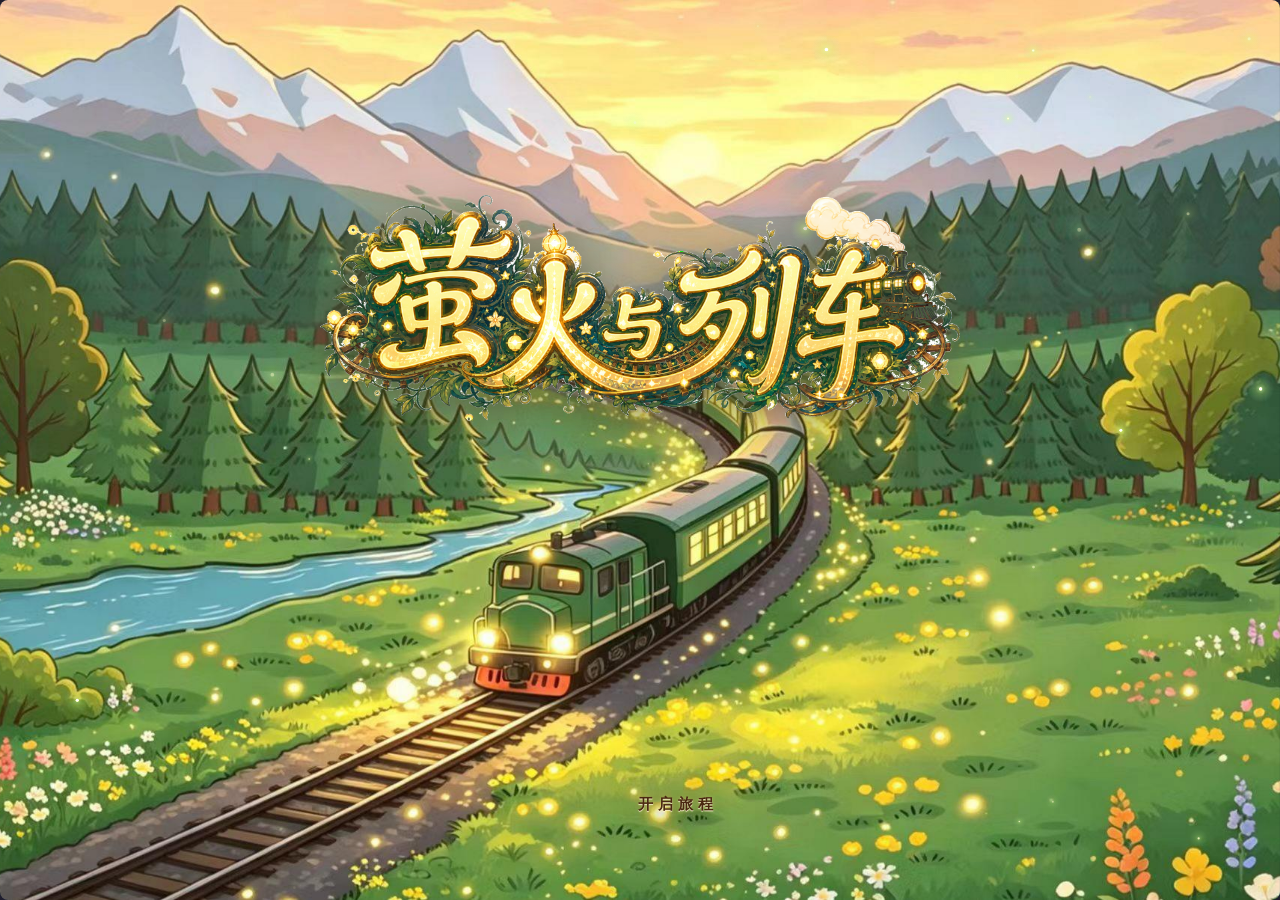
==== commit 27d7c867: "feat: 游戏内绘本风重构 — 程序化彩铅瓦片 + 暖渐变背景 - effects.js: 瓦片(path/wall/empty/back)与章节背景全部程序化彩铅生成,弃用 AI 瓦片贴图/章节大" ====
--- a/autoshot.html
+++ b/autoshot.html
@@ -28,14 +28,14 @@
             <div id="fold-indicator"></div>
             <div id="tutorial-overlay"><div class="tutorial-box"><div class="tutorial-header"><span id="tutorial-title">教程</span><span id="tutorial-progress">1 / 5</span></div><p id="tutorial-text"></p><div class="tutorial-buttons"><button id="btn-tutorial-skip" class="tutorial-btn-secondary">跳过</button><button id="btn-tutorial-next" class="tutorial-btn-primary">下一步</button></div></div></div>
             <div id="legend-panel">
-                <div class="legend-item"><span class="legend-dot" style="background:#4caf50"></span>起点</div>
-                <div class="legend-item"><span class="legend-dot" style="background:#ff7043"></span>终点</div>
-                <div class="legend-item"><span class="legend-square" style="background:#2a4a6b"></span>路径</div>
-                <div class="legend-item"><span class="legend-square" style="background:#0d1520"></span>墙</div>
-                <div class="legend-item" id="legend-collect" style="display:none"><span class="legend-dot" style="background:#c8ff32"></span>萤火</div>
-                <div class="legend-item" id="legend-teleport" style="display:none"><span class="legend-dot" style="background:#00bcd4"></span>传送门</div>
-                <div class="legend-item" id="legend-fragile" style="display:none"><span class="legend-square" style="background:#3a6a9b"></span>脆弱</div>
-                <div class="legend-item" id="legend-oneway" style="display:none"><span class="legend-square" style="background:#2a4a6b"></span>单向</div>
+                <div class="legend-item"><span class="legend-dot" style="background:#c2392f"></span>起点</div>
+                <div class="legend-item"><span class="legend-dot" style="background:#d4a017"></span>终点</div>
+                <div class="legend-item"><span class="legend-square" style="background:#e8b87a"></span>路径</div>
+                <div class="legend-item"><span class="legend-square" style="background:#5e4632"></span>墙</div>
+                <div class="legend-item" id="legend-collect" style="display:none"><span class="legend-dot" style="background:#ffd97d"></span>萤火</div>
+                <div class="legend-item" id="legend-teleport" style="display:none"><span class="legend-dot" style="background:#5f8f6a"></span>传送门</div>
+                <div class="legend-item" id="legend-fragile" style="display:none"><span class="legend-square" style="background:#9e7b4a"></span>脆弱</div>
+                <div class="legend-item" id="legend-oneway" style="display:none"><span class="legend-square" style="background:#b8541a"></span>单向</div>
             </div>
         </div>
         <div id="chapter-screen" class="screen"><h2>章节选择</h2><div id="chapter-list"></div><button id="btn-back-menu" class="menu-btn">返回</button></div>
--- a/css/style.css
+++ b/css/style.css
@@ -260,13 +260,16 @@
 }
 
 #hud-chapter, #hud-level {
-    color: #8899aa;
+    color: #6b4a1f;
     font-size: 13px;
+    text-shadow: 0 1px 2px rgba(255,245,220,0.6);
 }
 
 #hud-folds {
-    color: #ffb74d;
+    color: #b8541a;
     font-size: 13px;
+    font-weight: bold;
+    text-shadow: 0 1px 2px rgba(255,245,220,0.6);
 }
 
 #complete-stars {
@@ -292,29 +295,45 @@
     100% { opacity: 1; transform: scale(1) rotate(0deg); }
 }
 
+#hud-buttons {
+    display: flex;
+    align-items: center;
+    gap: 6px;
+    padding: 5px 8px;
+    background: rgba(244, 234, 208, 0.82);
+    border: 1px solid #c8a868;
+    border-radius: 10px;
+    box-shadow: 0 2px 8px rgba(60, 40, 20, 0.25);
+}
+
 .hud-btn {
-    background: rgba(255, 255, 255, 0.1);
-    border: 1px solid rgba(255, 255, 255, 0.2);
-    color: #ccc;
-    width: 32px;
-    height: 32px;
-    font-size: 16px;
+    background: rgba(255, 250, 232, 0.9);
+    border: 1px solid #c8a868;
+    color: #6b4a1f;
+    width: 34px;
+    height: 34px;
+    font-size: 17px;
     cursor: pointer;
-    border-radius: 4px;
-    margin-left: 6px;
-    transition: all 0.2s cubic-bezier(0.4, 0, 0.2, 1);
+    border-radius: 7px;
+    margin-left: 0;
+    transition: all 0.18s cubic-bezier(0.4, 0, 0.2, 1);
     position: relative;
+    display: flex;
+    align-items: center;
+    justify-content: center;
+    box-shadow: inset 0 1px 0 rgba(255,255,255,0.6);
 }
 
 .hud-btn:hover {
-    background: rgba(255, 255, 255, 0.25);
-    color: #fff;
-    transform: scale(1.1);
-    box-shadow: 0 2px 8px rgba(255, 255, 255, 0.2);
+    background: #ffd97d;
+    color: #3d2817;
+    border-color: #b8541a;
+    transform: translateY(-1px) scale(1.06);
+    box-shadow: 0 3px 8px rgba(184, 84, 26, 0.3);
 }
 
 .hud-btn:active {
-    transform: scale(0.95);
+    transform: scale(0.94);
 }
 
 /* Fold indicator */
@@ -608,7 +627,8 @@
     position: absolute;
     bottom: 16px;
     left: 16px;
-    background: rgba(0, 0, 0, 0.4);
+    background: rgba(244, 234, 208, 0.85);
+    border: 1px solid #c8a868;
     border-radius: 6px;
     padding: 8px 12px;
     pointer-events: none;
@@ -620,7 +640,7 @@
 .legend-item {
     display: flex;
     align-items: center;
-    color: #ccc;
+    color: #3d2817;
     font-size: 11px;
     gap: 6px;
 }
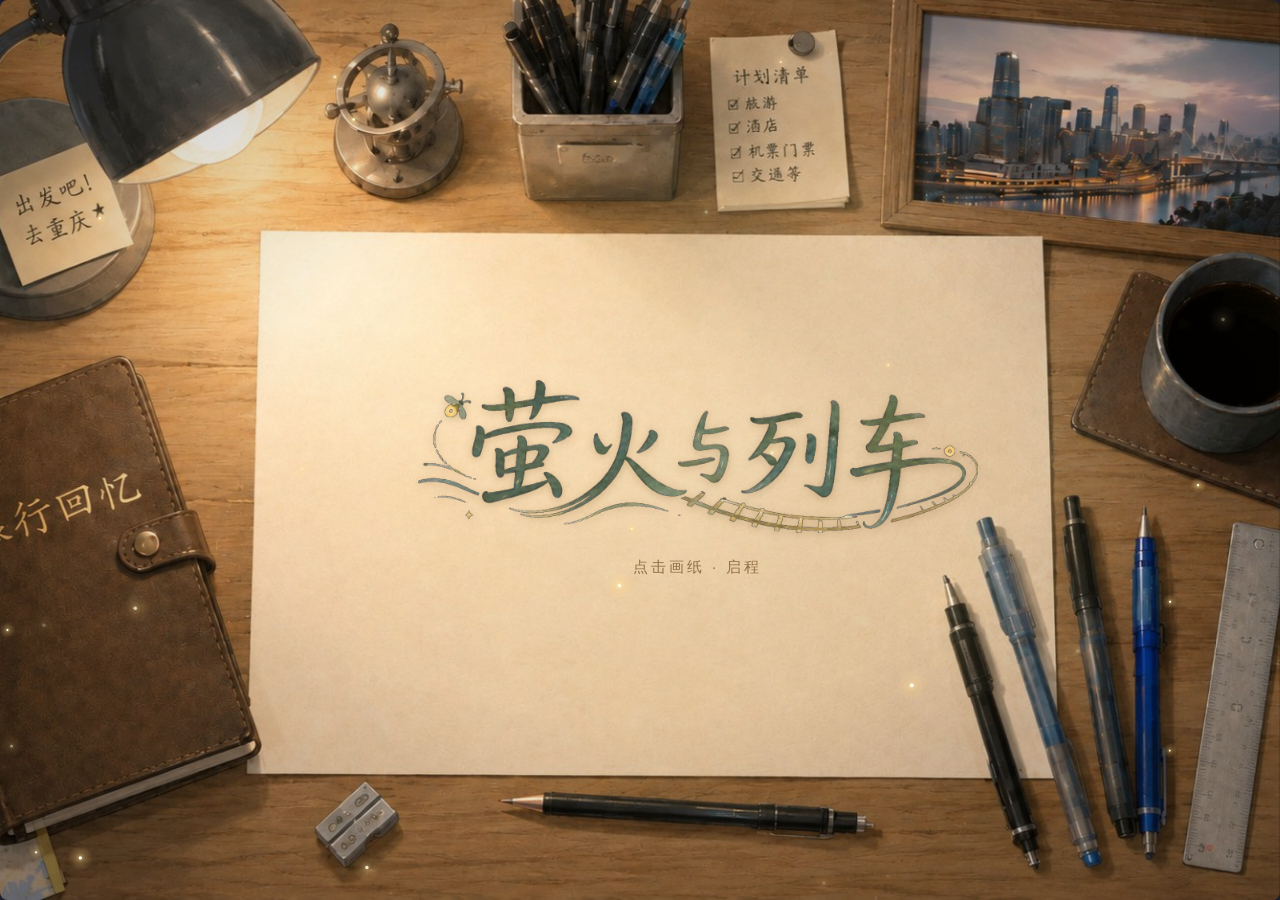
==== commit 47fdc40e: "feat: 首页书桌改造 + 折痕铺路新机制原型 + 移动端适配 - 首页改为「书桌·旅行纸张」desk-mode，点画纸钻进纸中世界 - 新增折痕铺路机制原型（crease.js）：折痕成路+收集萤" ====
--- a/autoshot.html
+++ b/autoshot.html
@@ -7,11 +7,12 @@
     <canvas id="game-canvas"></canvas>
     <div id="transition-overlay"></div>
     <div id="ui-layer">
-        <div id="menu-screen" class="screen active">
-            <img class="menu-logo" src="assets/decor/menu_logo.png" alt="萤火与列车">
-            <h1 class="game-title" hidden>萤火与列车</h1>
-            <p class="subtitle">一段关于独自旅行与自我和解的折纸解谜之旅</p>
-            <button id="btn-start" class="menu-btn">开启旅程</button>
+        <div id="menu-screen" class="screen active desk-mode">
+            <div class="desk-paper" id="desk-paper" role="button" tabindex="0" aria-label="点击画纸，开启旅程">
+                <img class="paper-title" src="assets/decor/title_paper.png" alt="萤火与列车">
+                <p class="paper-hint">点击画纸 · 启程</p>
+            </div>
+            <div class="desk-notebook" id="desk-notebook" role="button" tabindex="0" aria-label="旅行回忆 · 旅途纪念册" title="旅行回忆"></div>
         </div>
         <div id="story-screen" class="screen"><div class="story-box"><p id="story-text"></p><button id="btn-story-next" class="story-btn">继续</button></div></div>
         <div id="game-screen" class="screen">
@@ -37,18 +38,32 @@
                 <div class="legend-item" id="legend-fragile" style="display:none"><span class="legend-square" style="background:#9e7b4a"></span>脆弱</div>
                 <div class="legend-item" id="legend-oneway" style="display:none"><span class="legend-square" style="background:#b8541a"></span>单向</div>
             </div>
+            <div id="dpad" aria-hidden="true">
+                <button class="dpad-btn dpad-up" data-dir="up">▲</button>
+                <button class="dpad-btn dpad-left" data-dir="left">◀</button>
+                <button class="dpad-btn dpad-right" data-dir="right">▶</button>
+                <button class="dpad-btn dpad-down" data-dir="down">▼</button>
+            </div>
         </div>
         <div id="chapter-screen" class="screen"><h2>章节选择</h2><div id="chapter-list"></div><button id="btn-back-menu" class="menu-btn">返回</button></div>
+        <div id="collection-screen" class="screen">
+            <h2>旅途纪念册</h2>
+            <p id="collection-progress" class="collection-progress"></p>
+            <div id="collection-grid"></div>
+            <button id="btn-back-collection" class="menu-btn">返回</button>
+        </div>
         <div id="complete-screen" class="screen"><div class="complete-box"><h2 id="complete-title"></h2><div id="complete-stars"></div><p id="complete-text"></p><button id="btn-next-level" class="menu-btn">下一关</button></div></div>
         <div id="confirm-overlay"><div class="confirm-box"><p id="confirm-text"></p><div class="confirm-buttons"><button id="btn-confirm-no" class="tutorial-btn-secondary">取消</button><button id="btn-confirm-yes" class="tutorial-btn-primary">退出</button></div></div></div>
     </div>
 </div>
 <script src="js/story.js"></script>
 <script src="js/levels.js"></script>
+<script src="js/collection.js"></script>
 <script src="js/tutorial.js"></script>
 <script src="js/grid.js"></script>
 <script src="js/fold.js"></script>
 <script src="js/player.js"></script>
+<script src="js/crease.js"></script>
 <script src="js/audio.js"></script>
 <script src="js/particles.js"></script>
 <script src="js/effects.js"></script>
@@ -84,6 +99,23 @@
     function suppressTutorial(){
         if (window.Tutorial) Tutorial.shouldShow = ()=>false;
     }
+    // showScreen 用 200ms setTimeout 延迟切换（淡出动画），headless 截图等不到它。
+    // 这里同步强制激活目标 screen，绕过延迟。
+    function forceScreen(name){
+        try {
+            Object.values(UI.screens).forEach(s => {
+                s.classList.remove('active');
+                s.style.opacity = ''; s.style.transform = '';
+            });
+            const el = UI.screens[name];
+            if (el) {
+                el.classList.add('active');
+                el.style.opacity = '1';
+                el.style.transform = 'scale(1)';
+            }
+            UI.currentScreen = name;
+        } catch(e){ document.title = 'AUTOSHOT_ERR:forceScreen:' + e.message; }
+    }
     function applyNofx(){
         // 关掉所有 CSS 动画/过渡，让截图直接呈现"动画结束态"
         const s = document.getElementById('nofx-style');
@@ -154,6 +186,12 @@
             if (q.get('tut') !== '1') suppressTutorial();
             if (story) { Game.showStory(story); return; }
             Game.startLevel();
+            forceScreen('game');
+            // 教程/提示 overlay 会遮住棋盘，截图时强制收起（除非显式 tut=1）
+            if (q.get('tut') !== '1') {
+                const ov = document.getElementById('tutorial-overlay');
+                if (ov) ov.classList.remove('visible');
+            }
             return;
         }
         if (screen === 'chapter') {
@@ -165,11 +203,80 @@
             Game.showStory(q.get('story') || 'intro');
             return;
         }
+        if (screen === 'collection') {
+            unlockAll();
+            // 注入若干已收集项，看彩色贴纸格 + 问号占位混排
+            const got = (q.get('got') || '0-0,0-2,1-1,2-0,3-2,4-0,5-2').split(',');
+            got.forEach(k => { if (/^\d-\d$/.test(k)) Collection.collected.add(k); });
+            UI.showCollection();
+            forceScreen('collection');
+            return;
+        }
+        if (screen === 'launch') {
+            // 模拟点击画纸：触发「钻进纸里」推镜白光过渡，配合 settle 截中间帧
+            silenceAudio();
+            if (UI.triggerMenuLaunch) UI.triggerMenuLaunch(() => {});
+            return;
+        }
+        if (screen === 'crease') {
+            // 折痕铺路原型关。folds=V1,H2,... 预折；moves=RRUU 预走；done=1 直接结算过关界面
+            Levels._creaseOverride = Levels.creasePrototype;
+            Levels.currentChapter = 0; Levels.currentLevel = 0;
+            Game.startLevel();
+            forceScreen('game');
+            const folds = q.get('folds');
+            if (folds) folds.split(',').forEach(f => {
+                const m = f.trim().match(/^([VH])(\d+)$/i);
+                if (m) CreaseMode._applyRoad(m[1].toUpperCase(), +m[2]);
+            });
+            const moves = q.get('moves');
+            if (moves) {
+                // 瞬移版预走（截图用，跳过动画）：逐格直接落位并结算收集
+                const dmap = { R:[1,0], L:[-1,0], U:[0,-1], D:[0,1] };
+                for (const ch of moves.toUpperCase()) {
+                    const d = dmap[ch]; if (!d) continue;
+                    const nx = CreaseMode.px + d[0], ny = CreaseMode.py + d[1];
+                    if (nx<0||nx>=CreaseMode.W||ny<0||ny>=CreaseMode.H) continue;
+                    if (!CreaseMode._edgeOpen(CreaseMode.px, CreaseMode.py, nx, ny)) continue;
+                    CreaseMode.px = nx; CreaseMode.py = ny;
+                    CreaseMode.pixelX = CreaseMode._cx(nx); CreaseMode.pixelY = CreaseMode._cy(ny);
+                    const res = CreaseMode._arriveAt(nx, ny);
+                    if (res === 'complete' && q.get('done') === '1') { Game.onCreaseComplete(); break; }
+                }
+                UI.updateFoldCount();
+            }
+            if (q.get('hover')) {
+                const m = q.get('hover').match(/^([vh])(\d+)([a-z]+)$/i);
+                if (m) CreaseMode.hover = { type: m[1].toLowerCase(), index: +m[2], side: m[3].toLowerCase() };
+            }
+            if (q.get('dpad') === '1') {
+                document.body.classList.add('touch-device');
+                const gs = document.getElementById('game-screen');
+                if (gs) gs.classList.add('crease-active');
+            }
+            if (q.get('probe') === 'dpad') {
+                setTimeout(() => {
+                    const d = document.getElementById('dpad');
+                    const cs = d ? getComputedStyle(d) : null;
+                    const r = d ? d.getBoundingClientRect() : null;
+                    console.log('DPAD-PROBE display=' + (cs && cs.display) +
+                        ' vis=' + (cs && cs.visibility) + ' z=' + (cs && cs.zIndex) +
+                        ' rect=' + (r ? [r.left|0, r.top|0, r.width|0, r.height|0].join(',') : 'null'));
+                    const b = d && d.querySelector('.dpad-btn');
+                    const br = b ? b.getBoundingClientRect() : null;
+                    console.log('DPAD-PROBE btn rect=' + (br ? [br.left|0, br.top|0, br.width|0, br.height|0].join(',') : 'null'));
+                }, 200);
+            }
+            return;
+        }
         // 默认 menu，不动
     }
 
-    // Game.init 在 window load 里跑，等它跑完
-    window.addEventListener('load', () => setTimeout(go, 50));
+    // Game.init() 同步挂在 window load，且 game.js 的 load 监听器先于本脚本注册，
+    // 故本监听器执行时 Game/Levels/UI 已就绪，直接同步 go()。
+    window.addEventListener('load', () => {
+        try { go(); } catch (e) { document.title = 'AUTOSHOT_ERR:' + e.message; }
+    });
 })();
 </script>
 </body></html>
--- a/css/style.css
+++ b/css/style.css
@@ -1434,6 +1434,18 @@
 #menu-screen.train-mode .menu-btn::before { content: none; }
 #menu-screen.train-mode .menu-btn::after { content: none; }
 
+/* 两个奶油纸票按钮垂直错开，避免叠在同一位置 */
+/* 主按钮「开启旅程」在上 */
+#menu-screen.train-mode #btn-start {
+    bottom: 19%;
+}
+/* 次按钮「旅途纪念册」在下、略小 */
+#menu-screen.train-mode #btn-collection-menu {
+    bottom: 6%;
+    width: 176px;
+    font-size: 14px;
+}
+
 #menu-screen.train-mode .menu-btn:hover {
     transform: translateX(-50%) translateY(-3px) rotate(-0.4deg);
     filter:
@@ -1465,3 +1477,354 @@
     transform: translateY(-1px);
 }
 
+/* ===== 旅途纪念册（收集室）===== */
+
+/* HUD 纪念物指示 */
+#hud-memento {
+    font-size: 13px;
+    font-weight: bold;
+    text-shadow: 0 1px 2px rgba(255,245,220,0.6);
+}
+#hud-memento.memento-on   { color: #d4a017; }
+#hud-memento.memento-owned{ color: #2d6e3a; }
+#hud-memento.memento-off  { color: #8a7560; }
+
+/* 过关界面纪念物横幅 */
+#complete-memento { margin: 6px 0 10px; font-size: 15px; min-height: 18px; }
+#complete-memento .memento-got  { color: #d4a017; font-weight: bold; }
+#complete-memento .memento-miss { color: #8a7560; font-size: 13px; }
+
+/* 次级菜单按钮（纪念册入口）尺寸略小 */
+.menu-btn-secondary { font-size: 14px; opacity: 0.92; }
+
+/* 选关页底部按钮排布 */
+.chapter-buttons {
+    display: flex;
+    gap: 14px;
+    justify-content: center;
+    align-items: center;
+}
+
+/* ============================================================
+   首页「书桌 · 旅行纸张」主题（desk-mode）
+   点中央白纸进入旅程，点左下「旅行回忆」笔记本开收集室
+   ============================================================ */
+#menu-screen.desk-mode {
+    background: #1a120a;
+    overflow: hidden;
+}
+/* 书桌背景图 */
+#menu-screen.desk-mode::before {
+    content: '';
+    position: absolute;
+    inset: 0;
+    background: url('../assets/backgrounds/menu_desk.jpg') center / cover no-repeat;
+    z-index: 0;
+    pointer-events: none;
+    transform-origin: 50% 52%;   /* 推镜放大锚定纸张中心 */
+    will-change: transform, opacity;
+}
+/* 暖光晕染压角，让中央纸张更聚焦 */
+#menu-screen.desk-mode::after {
+    content: '';
+    position: absolute;
+    inset: 0;
+    background: radial-gradient(ellipse at 50% 50%,
+        rgba(0,0,0,0) 42%, rgba(20,12,4,0.28) 100%);
+    z-index: 1;
+    pointer-events: none;
+}
+
+/* 中央白纸热区（点击进入旅程） */
+#menu-screen.desk-mode .desk-paper {
+    position: absolute;
+    left: 21%;
+    top: 18%;
+    width: 67%;
+    height: 70%;
+    z-index: 3;
+    cursor: pointer;
+    display: flex;
+    flex-direction: column;
+    align-items: center;
+    justify-content: center;
+    gap: 4%;
+    -webkit-tap-highlight-color: transparent;
+    outline: none;
+}
+/* 纸面呼吸暖光（聚焦提示，hover 增强） */
+#menu-screen.desk-mode .desk-paper::after {
+    content: '';
+    position: absolute;
+    inset: -6% -4%;
+    background: radial-gradient(ellipse at 50% 48%,
+        rgba(255, 240, 190, 0.30) 0%,
+        rgba(255, 226, 150, 0.14) 45%,
+        rgba(255, 226, 150, 0) 72%);
+    pointer-events: none;
+    z-index: -1;
+    animation: paper-glow 2.8s ease-in-out infinite;
+}
+@keyframes paper-glow {
+    0%, 100% { opacity: 0.55; transform: scale(0.98); }
+    50%      { opacity: 1;    transform: scale(1.02); }
+}
+#menu-screen.desk-mode .desk-paper:hover::after,
+#menu-screen.desk-mode .desk-paper:focus-visible::after {
+    animation: none;
+    opacity: 1;
+    background: radial-gradient(ellipse at 50% 48%,
+        rgba(255, 244, 200, 0.5) 0%,
+        rgba(255, 226, 150, 0.24) 50%,
+        rgba(255, 226, 150, 0) 75%);
+}
+
+/* 纸上的标题手绘墨迹 */
+#menu-screen.desk-mode .paper-title {
+    width: 78%;
+    max-width: 560px;
+    height: auto;
+    filter: drop-shadow(0 2px 4px rgba(90, 60, 20, 0.25));
+    pointer-events: none;
+    user-select: none;
+    transition: transform 0.3s cubic-bezier(0.4, 0, 0.2, 1);
+}
+#menu-screen.desk-mode .desk-paper:hover .paper-title {
+    transform: translateY(-1%) scale(1.02);
+}
+/* 点击提示文字 */
+#menu-screen.desk-mode .paper-hint {
+    margin: 0;
+    color: #6b4a1f;
+    font-size: 15px;
+    letter-spacing: 3px;
+    opacity: 0.7;
+    pointer-events: none;
+    user-select: none;
+    animation: hint-pulse 2.8s ease-in-out infinite;
+}
+@keyframes hint-pulse {
+    0%, 100% { opacity: 0.45; }
+    50%      { opacity: 0.85; }
+}
+
+/* 左下「旅行回忆」笔记本热区（点击开收集室） */
+#menu-screen.desk-mode .desk-notebook {
+    position: absolute;
+    left: 0;
+    top: 30%;
+    width: 18%;
+    height: 42%;
+    z-index: 3;
+    cursor: pointer;
+    border-radius: 8px;
+    -webkit-tap-highlight-color: transparent;
+    outline: none;
+    transition: filter 0.3s ease, transform 0.3s ease;
+}
+#menu-screen.desk-mode .desk-notebook:hover,
+#menu-screen.desk-mode .desk-notebook:focus-visible {
+    filter: drop-shadow(0 0 18px rgba(255, 217, 125, 0.85))
+            drop-shadow(0 0 6px rgba(255, 200, 90, 0.6));
+    transform: scale(1.015);
+}
+
+/* 萤火粒子 Canvas + 启程白光层 */
+#menu-screen.desk-mode > canvas.fireflies-canvas {
+    position: absolute;
+    inset: 0;
+    pointer-events: none;
+    z-index: 2;
+}
+#menu-screen.desk-mode > .launch-flash {
+    position: absolute;
+    inset: 0;
+    background: radial-gradient(ellipse at 50% 50%,
+        rgba(255, 252, 244, 1) 0%,
+        rgba(255, 248, 232, 0.92) 30%,
+        rgba(255, 244, 220, 0.55) 60%,
+        rgba(255, 250, 235, 0) 92%);
+    opacity: 0;
+    pointer-events: none;
+    z-index: 4;
+    will-change: opacity, transform;
+}
+
+/* 点击白纸后：镜头推进放大（钻进纸里）+ 白光铺满 */
+#menu-screen.desk-mode.launching::before {
+    animation: desk-rush-in 1.6s cubic-bezier(0.55, 0, 0.85, 0.4) forwards;
+}
+#menu-screen.desk-mode.launching::after {
+    animation: ui-fade-out 0.6s ease forwards;
+}
+#menu-screen.desk-mode.launching .desk-paper,
+#menu-screen.desk-mode.launching .desk-notebook {
+    animation: ui-fade-out 0.5s ease forwards;
+    pointer-events: none;
+}
+#menu-screen.desk-mode.launching > .launch-flash {
+    animation: flash-in 1.6s cubic-bezier(0.4, 0, 0.6, 1) forwards;
+}
+@keyframes desk-rush-in {
+    0%   { transform: scale(1);    filter: brightness(1)    blur(0); }
+    40%  { transform: scale(1.45); filter: brightness(1.08) blur(0.5px); }
+    70%  { transform: scale(2.1);  filter: brightness(1.25) blur(2px); }
+    100% { transform: scale(3.4);  filter: brightness(1.7)  blur(7px); opacity: 0.4; }
+}
+
+/* 折痕铺路新机制 · 临时试玩入口（右上角小药瓶按钮） */
+#menu-screen.desk-mode .crease-demo-btn {
+    position: absolute;
+    top: 4%;
+    right: 3%;
+    z-index: 5;
+    padding: 8px 14px;
+    font-size: 14px;
+    font-family: inherit;
+    color: #5a3d12;
+    background: rgba(255, 244, 210, 0.92);
+    border: 1.5px solid rgba(180, 130, 60, 0.6);
+    border-radius: 20px;
+    cursor: pointer;
+    box-shadow: 0 2px 8px rgba(60, 40, 15, 0.25);
+    transition: transform 0.2s ease, box-shadow 0.2s ease, background 0.2s ease;
+    -webkit-tap-highlight-color: transparent;
+}
+#menu-screen.desk-mode .crease-demo-btn:hover {
+    transform: translateY(-1px) scale(1.04);
+    background: rgba(255, 250, 230, 1);
+    box-shadow: 0 4px 14px rgba(255, 200, 90, 0.5);
+}
+
+/* 收集室页面 */
+#collection-screen {
+    background: radial-gradient(ellipse at 50% 30%, #14233f 0%, #0a1628 70%);
+    overflow-y: auto;
+    padding: 30px 20px;
+}
+#collection-screen h2 {
+    color: #ffd97d;
+    text-shadow: 0 2px 8px rgba(0,0,0,0.5);
+    margin-bottom: 4px;
+}
+.collection-progress {
+    color: #a8b8c8;
+    font-size: 14px;
+    margin-bottom: 20px;
+}
+#collection-grid {
+    display: grid;
+    grid-template-columns: repeat(6, 1fr);
+    gap: 14px;
+    max-width: 820px;
+    margin: 0 auto 24px;
+}
+.collect-cell {
+    aspect-ratio: 1 / 1;
+    border-radius: 10px;
+    display: flex;
+    flex-direction: column;
+    align-items: center;
+    justify-content: center;
+    padding: 6px;
+    position: relative;
+    transition: transform 0.15s ease;
+}
+.collect-cell.collected {
+    background: linear-gradient(160deg, rgba(255,217,125,0.18), rgba(60,40,18,0.35));
+    border: 1px solid rgba(255,217,125,0.55);
+    box-shadow: 0 0 14px rgba(255,217,125,0.25), inset 0 0 18px rgba(255,217,125,0.08);
+}
+.collect-cell.collected:hover { transform: translateY(-3px) scale(1.03); }
+.collect-cell.locked {
+    background: rgba(255,255,255,0.04);
+    border: 1px dashed rgba(168,184,200,0.25);
+}
+.collect-img {
+    width: 72%;
+    height: 72%;
+    object-fit: contain;
+    filter: drop-shadow(0 2px 6px rgba(0,0,0,0.4));
+}
+.collect-q {
+    font-size: 34px;
+    font-weight: bold;
+    color: rgba(168,184,200,0.4);
+}
+.collect-name {
+    margin-top: 4px;
+    font-size: 11px;
+    text-align: center;
+    line-height: 1.2;
+}
+.collect-cell.collected .collect-name { color: #ffe6a8; }
+.collect-cell.locked .collect-name { color: rgba(168,184,200,0.45); }
+
+/* ============================================================
+   移动端适配：横屏提示 + 虚拟方向键
+   ============================================================ */
+/* 横屏旋转提示：默认隐藏，仅触摸设备竖屏时铺满屏幕 */
+#rotate-prompt {
+    display: none;
+    position: fixed;
+    inset: 0;
+    z-index: 9999;
+    background: linear-gradient(160deg, #1a1a2e 0%, #16213e 60%, #0f3460 100%);
+    align-items: center;
+    justify-content: center;
+    text-align: center;
+}
+#rotate-prompt .rotate-inner { color: #ffe6a8; padding: 24px; }
+#rotate-prompt .rotate-icon {
+    font-size: 64px;
+    animation: rotate-hint 2s ease-in-out infinite;
+}
+#rotate-prompt .rotate-text { font-size: 22px; line-height: 1.8; margin-top: 16px; }
+#rotate-prompt .rotate-text span { font-size: 15px; color: rgba(255,230,168,0.6); }
+@keyframes rotate-hint {
+    0%, 40% { transform: rotate(0deg); }
+    60%, 100% { transform: rotate(-90deg); }
+}
+
+/* 触摸设备 + 竖屏：显示旋转提示，挡住游戏 */
+@media (orientation: portrait) and (pointer: coarse) {
+    #rotate-prompt { display: flex; }
+}
+
+/* 虚拟方向键：默认隐藏，仅触摸设备 + 折痕模式显示 */
+#dpad { display: none; }
+body.touch-device #game-screen.crease-active #dpad {
+    display: block;
+    position: absolute;
+    right: 3%;
+    bottom: 5%;
+    width: 144px;
+    height: 144px;
+    z-index: 40;
+    touch-action: none;
+}
+.dpad-btn {
+    position: absolute;
+    width: 46px;
+    height: 46px;
+    border-radius: 12px;
+    border: 2px solid rgba(255, 224, 150, 0.75);
+    background: rgba(35, 26, 16, 0.6);
+    color: rgba(255, 240, 200, 0.95);
+    font-size: 18px;
+    display: flex;
+    align-items: center;
+    justify-content: center;
+    cursor: pointer;
+    -webkit-tap-highlight-color: transparent;
+    user-select: none;
+    box-shadow: 0 2px 8px rgba(0, 0, 0, 0.35);
+    transition: background 0.1s ease, transform 0.1s ease;
+}
+.dpad-btn:active { background: rgba(255, 200, 90, 0.6); transform: scale(0.92); }
+.dpad-up    { top: 0;    left: 49px; }
+.dpad-left  { top: 49px; left: 0; }
+.dpad-right { top: 49px; right: 0; }
+.dpad-down  { bottom: 0; left: 49px; }
+
+
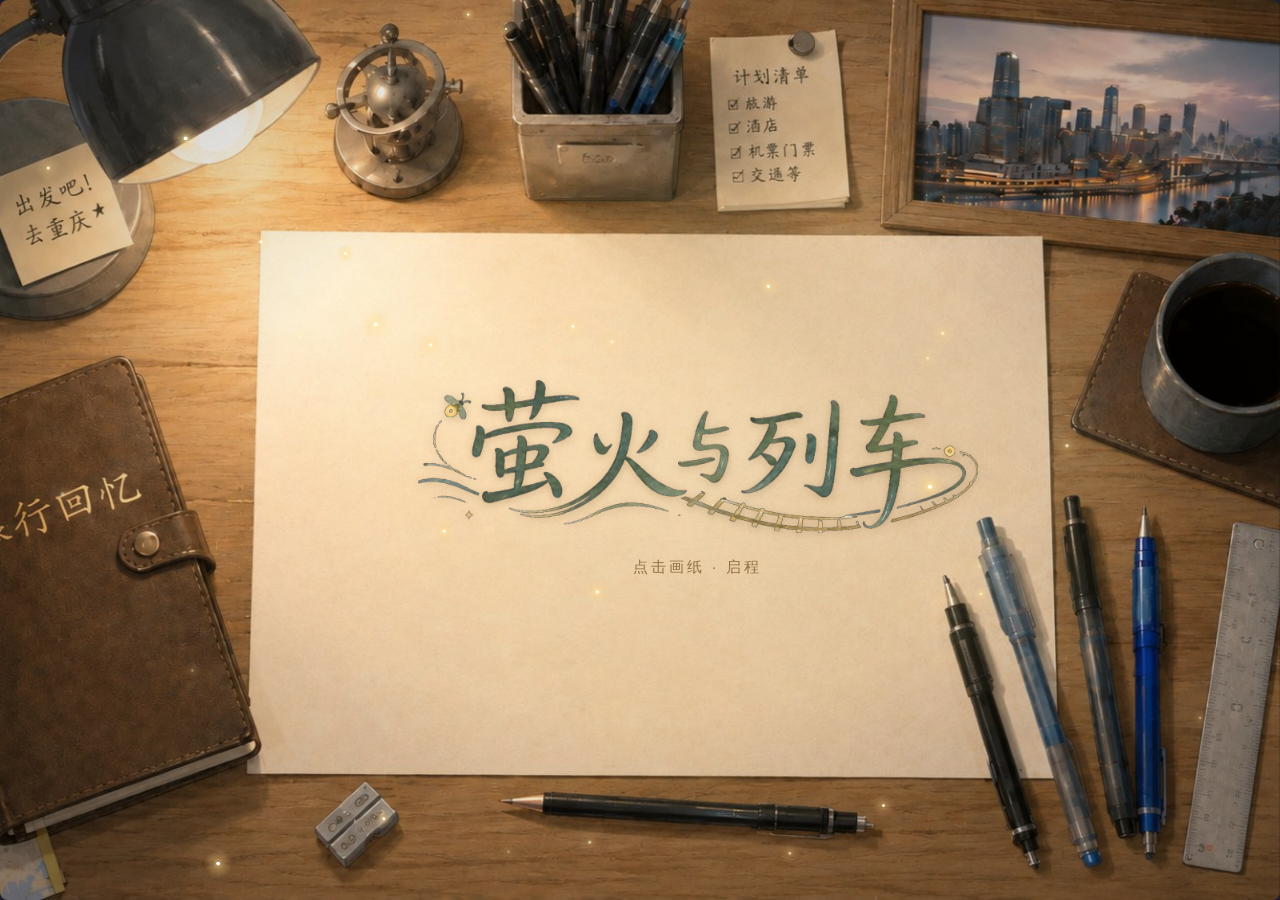
==== commit b3469f1c: "回退折纸穿越/折痕铺路新机制，恢复纯折叠主玩法 - 删除 js/crease.js、js/travel.js 两套实验机制引擎 - 清理 game.js/ui.js/levels.js 中所有 cre" ====
--- a/autoshot.html
+++ b/autoshot.html
@@ -63,7 +63,6 @@
 <script src="js/grid.js"></script>
 <script src="js/fold.js"></script>
 <script src="js/player.js"></script>
-<script src="js/crease.js"></script>
 <script src="js/audio.js"></script>
 <script src="js/particles.js"></script>
 <script src="js/effects.js"></script>
@@ -218,57 +217,6 @@
             if (UI.triggerMenuLaunch) UI.triggerMenuLaunch(() => {});
             return;
         }
-        if (screen === 'crease') {
-            // 折痕铺路原型关。folds=V1,H2,... 预折；moves=RRUU 预走；done=1 直接结算过关界面
-            Levels._creaseOverride = Levels.creasePrototype;
-            Levels.currentChapter = 0; Levels.currentLevel = 0;
-            Game.startLevel();
-            forceScreen('game');
-            const folds = q.get('folds');
-            if (folds) folds.split(',').forEach(f => {
-                const m = f.trim().match(/^([VH])(\d+)$/i);
-                if (m) CreaseMode._applyRoad(m[1].toUpperCase(), +m[2]);
-            });
-            const moves = q.get('moves');
-            if (moves) {
-                // 瞬移版预走（截图用，跳过动画）：逐格直接落位并结算收集
-                const dmap = { R:[1,0], L:[-1,0], U:[0,-1], D:[0,1] };
-                for (const ch of moves.toUpperCase()) {
-                    const d = dmap[ch]; if (!d) continue;
-                    const nx = CreaseMode.px + d[0], ny = CreaseMode.py + d[1];
-                    if (nx<0||nx>=CreaseMode.W||ny<0||ny>=CreaseMode.H) continue;
-                    if (!CreaseMode._edgeOpen(CreaseMode.px, CreaseMode.py, nx, ny)) continue;
-                    CreaseMode.px = nx; CreaseMode.py = ny;
-                    CreaseMode.pixelX = CreaseMode._cx(nx); CreaseMode.pixelY = CreaseMode._cy(ny);
-                    const res = CreaseMode._arriveAt(nx, ny);
-                    if (res === 'complete' && q.get('done') === '1') { Game.onCreaseComplete(); break; }
-                }
-                UI.updateFoldCount();
-            }
-            if (q.get('hover')) {
-                const m = q.get('hover').match(/^([vh])(\d+)([a-z]+)$/i);
-                if (m) CreaseMode.hover = { type: m[1].toLowerCase(), index: +m[2], side: m[3].toLowerCase() };
-            }
-            if (q.get('dpad') === '1') {
-                document.body.classList.add('touch-device');
-                const gs = document.getElementById('game-screen');
-                if (gs) gs.classList.add('crease-active');
-            }
-            if (q.get('probe') === 'dpad') {
-                setTimeout(() => {
-                    const d = document.getElementById('dpad');
-                    const cs = d ? getComputedStyle(d) : null;
-                    const r = d ? d.getBoundingClientRect() : null;
-                    console.log('DPAD-PROBE display=' + (cs && cs.display) +
-                        ' vis=' + (cs && cs.visibility) + ' z=' + (cs && cs.zIndex) +
-                        ' rect=' + (r ? [r.left|0, r.top|0, r.width|0, r.height|0].join(',') : 'null'));
-                    const b = d && d.querySelector('.dpad-btn');
-                    const br = b ? b.getBoundingClientRect() : null;
-                    console.log('DPAD-PROBE btn rect=' + (br ? [br.left|0, br.top|0, br.width|0, br.height|0].join(',') : 'null'));
-                }, 200);
-            }
-            return;
-        }
         // 默认 menu，不动
     }
 
--- a/css/style.css
+++ b/css/style.css
@@ -1672,30 +1672,6 @@
     100% { transform: scale(3.4);  filter: brightness(1.7)  blur(7px); opacity: 0.4; }
 }
 
-/* 折痕铺路新机制 · 临时试玩入口（右上角小药瓶按钮） */
-#menu-screen.desk-mode .crease-demo-btn {
-    position: absolute;
-    top: 4%;
-    right: 3%;
-    z-index: 5;
-    padding: 8px 14px;
-    font-size: 14px;
-    font-family: inherit;
-    color: #5a3d12;
-    background: rgba(255, 244, 210, 0.92);
-    border: 1.5px solid rgba(180, 130, 60, 0.6);
-    border-radius: 20px;
-    cursor: pointer;
-    box-shadow: 0 2px 8px rgba(60, 40, 15, 0.25);
-    transition: transform 0.2s ease, box-shadow 0.2s ease, background 0.2s ease;
-    -webkit-tap-highlight-color: transparent;
-}
-#menu-screen.desk-mode .crease-demo-btn:hover {
-    transform: translateY(-1px) scale(1.04);
-    background: rgba(255, 250, 230, 1);
-    box-shadow: 0 4px 14px rgba(255, 200, 90, 0.5);
-}
-
 /* 收集室页面 */
 #collection-screen {
     background: radial-gradient(ellipse at 50% 30%, #14233f 0%, #0a1628 70%);
@@ -1786,23 +1762,28 @@
     60%, 100% { transform: rotate(-90deg); }
 }
 
-/* 触摸设备 + 竖屏：显示旋转提示，挡住游戏 */
+/* 触摸设备竖屏：把整个游戏旋转 90° 横向显示。
+   用户把手机横过来后画面即为正向，铺满屏幕。微信等锁竖屏的内置浏览器也适用。
+   #game-container 旋转后宽高互换：宽=视口高，高=视口宽。 */
 @media (orientation: portrait) and (pointer: coarse) {
-    #rotate-prompt { display: flex; }
-}
-
-/* 虚拟方向键：默认隐藏，仅触摸设备 + 折痕模式显示 */
+    #rotate-prompt { display: none; }   /* 不再用遮挡提示，改为自动旋转 */
+    body { overflow: hidden; }
+    #game-container {
+        position: fixed;
+        top: 50%;
+        left: 50%;
+        width: 100vh;
+        height: 100vw;
+        max-width: 100vh;
+        max-height: 100vw;
+        transform: translate(-50%, -50%) rotate(90deg);
+        transform-origin: center center;
+        border-radius: 0;
+    }
+}
+
+/* 虚拟方向键：主玩法（折叠+自动寻路）不使用，恒隐藏 */
 #dpad { display: none; }
-body.touch-device #game-screen.crease-active #dpad {
-    display: block;
-    position: absolute;
-    right: 3%;
-    bottom: 5%;
-    width: 144px;
-    height: 144px;
-    z-index: 40;
-    touch-action: none;
-}
 .dpad-btn {
     position: absolute;
     width: 46px;
